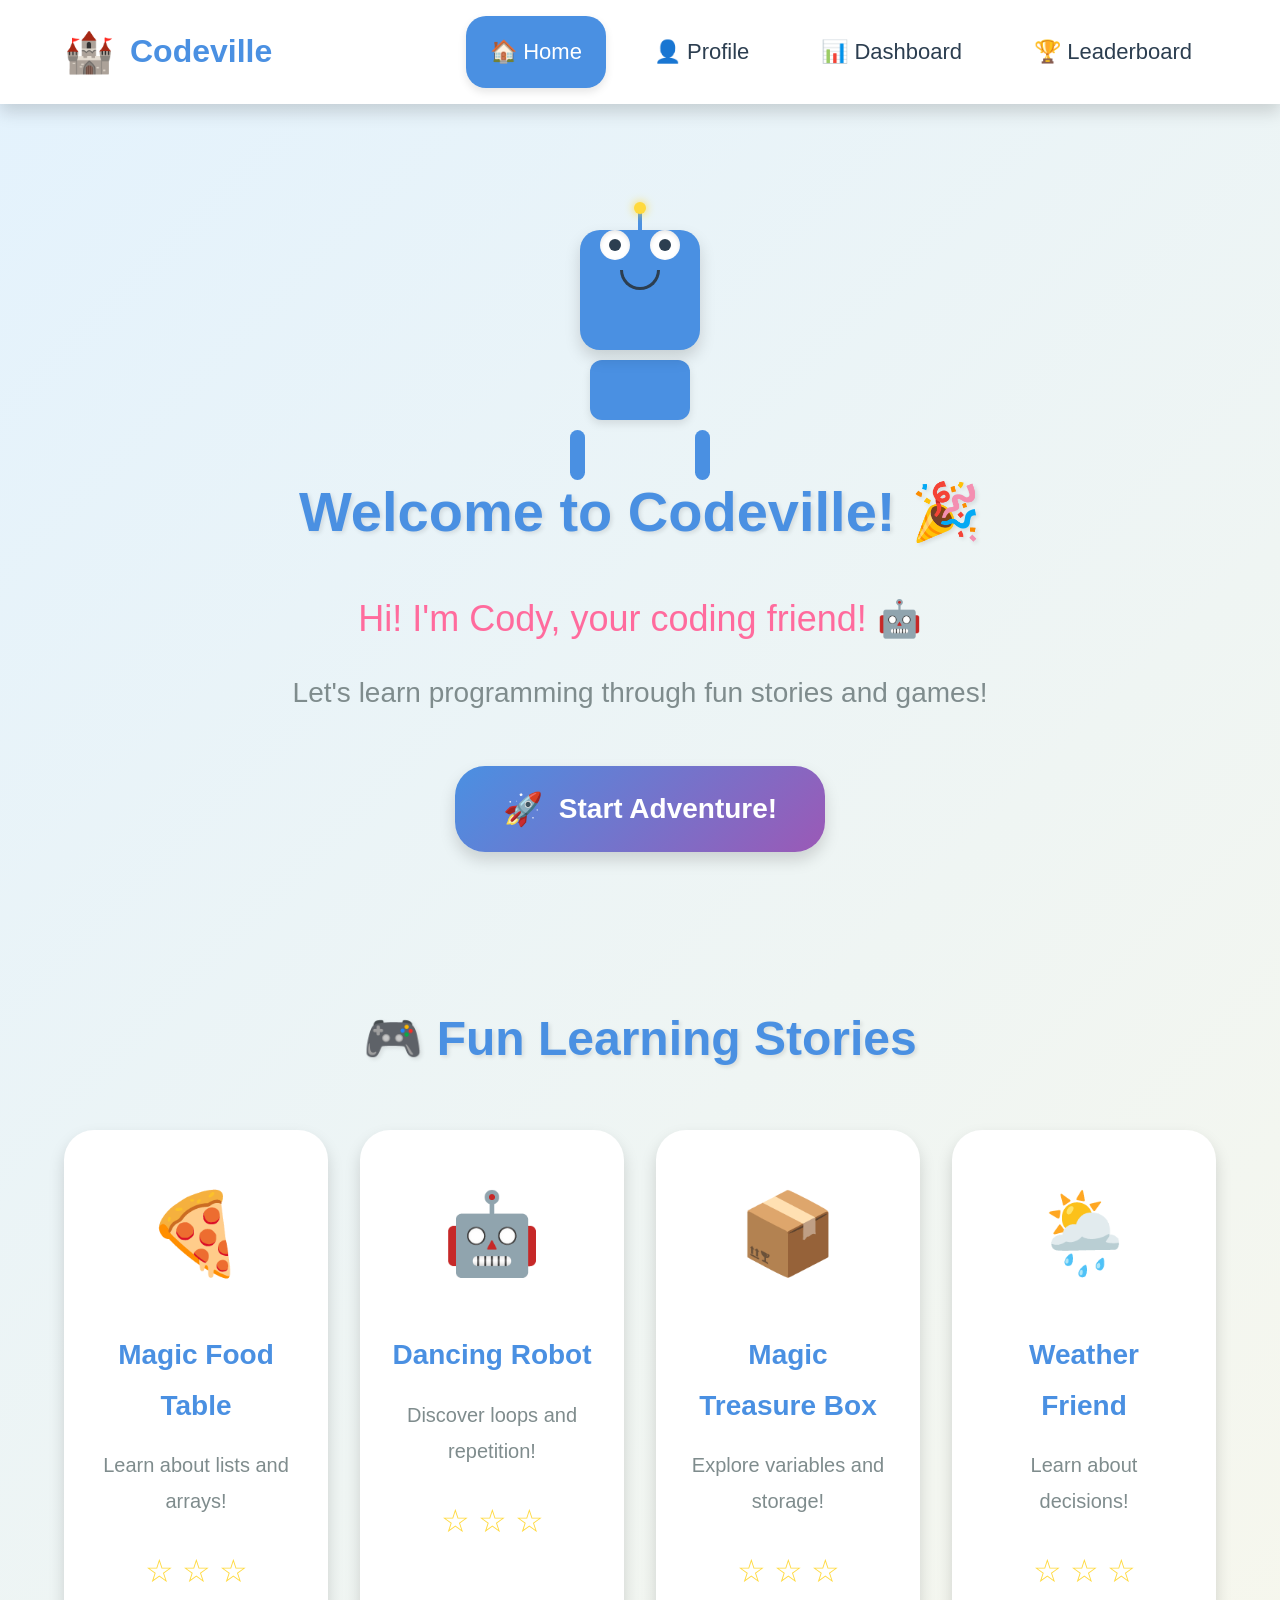
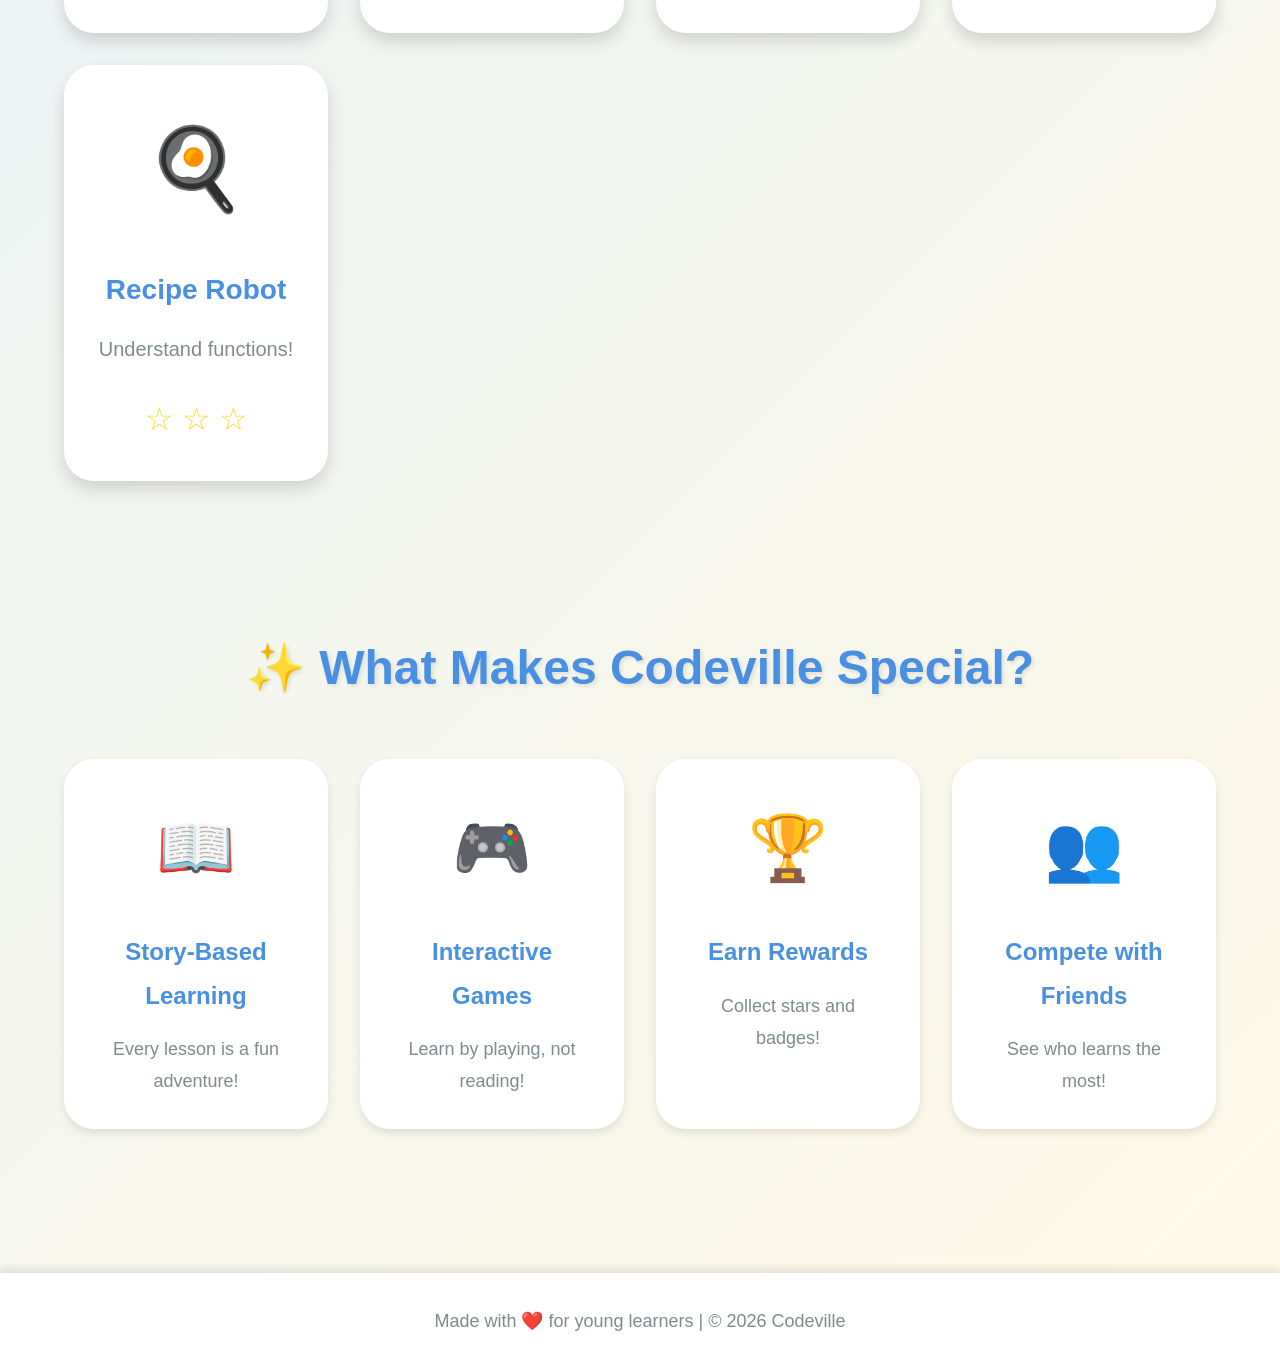
==== index.html @ 7d6a3aeb "Initial commit: Codeville - Kid's Coding Kingdom project" ====
<!DOCTYPE html>
<html lang="en">
<head>
    <meta charset="UTF-8">
    <meta name="viewport" content="width=device-width, initial-scale=1.0">
    <title>🏰 Codeville - Kid's Coding Kingdom</title>
    <link rel="stylesheet" href="css/main.css">
    <link rel="stylesheet" href="css/animations.css">
    <link rel="stylesheet" href="css/kid-friendly.css">
</head>
<body>
    <!-- Navigation Bar -->
    <nav class="main-nav">
        <div class="nav-container">
            <div class="nav-logo">
                <span class="logo-icon">🏰</span>
                <span class="logo-text">Codeville</span>
            </div>
            <ul class="nav-menu" id="navMenu">
                <li><a href="index.html" class="nav-link active">🏠 Home</a></li>
                <li><a href="profile.html" class="nav-link">👤 Profile</a></li>
                <li><a href="dashboard.html" class="nav-link">📊 Dashboard</a></li>
                <li><a href="leaderboard.html" class="nav-link">🏆 Leaderboard</a></li>
            </ul>
            <button class="mobile-menu-toggle" id="mobileMenuToggle">
                <span></span>
                <span></span>
                <span></span>
            </button>
        </div>
    </nav>

    <!-- Main Content -->
    <main class="home-container">
        <!-- Welcome Section -->
        <section class="welcome-section">
            <div class="cody-character">
                <div class="cody-body">
                    <div class="cody-head">
                        <div class="cody-antenna"></div>
                        <div class="cody-eyes">
                            <div class="eye left-eye">
                                <div class="pupil"></div>
                            </div>
                            <div class="eye right-eye">
                                <div class="pupil"></div>
                            </div>
                        </div>
                        <div class="cody-mouth"></div>
                    </div>
                    <div class="cody-torso"></div>
                    <div class="cody-arms">
                        <div class="arm left-arm"></div>
                        <div class="arm right-arm"></div>
                    </div>
                </div>
            </div>

            <div class="welcome-text">
                <h1 class="welcome-title bounce-in">Welcome to Codeville! 🎉</h1>
                <p class="welcome-subtitle fade-in">Hi! I'm Cody, your coding friend! 🤖</p>
                <p class="welcome-description fade-in-delay">Let's learn programming through fun stories and games!</p>
            </div>

            <div class="action-buttons">
                <button class="big-button primary-button" id="startButton">
                    <span class="button-icon">🚀</span>
                    <span class="button-text">Start Adventure!</span>
                </button>
                <button class="big-button secondary-button" id="continueButton" style="display: none;">
                    <span class="button-icon">▶️</span>
                    <span class="button-text">Continue Learning</span>
                </button>
            </div>
        </section>

        <!-- Stories Preview Section -->
        <section class="stories-preview">
            <h2 class="section-title">🎮 Fun Learning Stories</h2>
            <div class="stories-grid">
                <div class="story-card" data-story="1">
                    <div class="story-icon">🍕</div>
                    <h3 class="story-title">Magic Food Table</h3>
                    <p class="story-description">Learn about lists and arrays!</p>
                    <div class="story-stars">
                        <span class="star">☆</span>
                        <span class="star">☆</span>
                        <span class="star">☆</span>
                    </div>
                </div>

                <div class="story-card" data-story="2">
                    <div class="story-icon">🤖</div>
                    <h3 class="story-title">Dancing Robot</h3>
                    <p class="story-description">Discover loops and repetition!</p>
                    <div class="story-stars">
                        <span class="star">☆</span>
                        <span class="star">☆</span>
                        <span class="star">☆</span>
                    </div>
                </div>

                <div class="story-card" data-story="3">
                    <div class="story-icon">📦</div>
                    <h3 class="story-title">Magic Treasure Box</h3>
                    <p class="story-description">Explore variables and storage!</p>
                    <div class="story-stars">
                        <span class="star">☆</span>
                        <span class="star">☆</span>
                        <span class="star">☆</span>
                    </div>
                </div>

                <div class="story-card" data-story="4">
                    <div class="story-icon">🌦️</div>
                    <h3 class="story-title">Weather Friend</h3>
                    <p class="story-description">Learn about decisions!</p>
                    <div class="story-stars">
                        <span class="star">☆</span>
                        <span class="star">☆</span>
                        <span class="star">☆</span>
                    </div>
                </div>

                <div class="story-card" data-story="5">
                    <div class="story-icon">🍳</div>
                    <h3 class="story-title">Recipe Robot</h3>
                    <p class="story-description">Understand functions!</p>
                    <div class="story-stars">
                        <span class="star">☆</span>
                        <span class="star">☆</span>
                        <span class="star">☆</span>
                    </div>
                </div>
            </div>
        </section>

        <!-- Features Section -->
        <section class="features-section">
            <h2 class="section-title">✨ What Makes Codeville Special?</h2>
            <div class="features-grid">
                <div class="feature-card">
                    <div class="feature-icon">📖</div>
                    <h3 class="feature-title">Story-Based Learning</h3>
                    <p class="feature-description">Every lesson is a fun adventure!</p>
                </div>

                <div class="feature-card">
                    <div class="feature-icon">🎮</div>
                    <h3 class="feature-title">Interactive Games</h3>
                    <p class="feature-description">Learn by playing, not reading!</p>
                </div>

                <div class="feature-card">
                    <div class="feature-icon">🏆</div>
                    <h3 class="feature-title">Earn Rewards</h3>
                    <p class="feature-description">Collect stars and badges!</p>
                </div>

                <div class="feature-card">
                    <div class="feature-icon">👥</div>
                    <h3 class="feature-title">Compete with Friends</h3>
                    <p class="feature-description">See who learns the most!</p>
                </div>
            </div>
        </section>
    </main>

    <!-- Footer -->
    <footer class="main-footer">
        <p>Made with ❤️ for young learners | © 2026 Codeville</p>
    </footer>

    <!-- Profile Creation Modal -->
    <div class="modal" id="profileModal">
        <div class="modal-content">
            <h2 class="modal-title">👋 Let's Create Your Profile!</h2>
            
            <div class="profile-form">
                <div class="form-group">
                    <label class="form-label">What's your name?</label>
                    <input type="text" id="kidName" class="form-input" placeholder="Enter your name" maxlength="20">
                </div>

                <div class="form-group">
                    <label class="form-label">Pick your avatar!</label>
                    <div class="avatar-grid">
                        <button class="avatar-option" data-avatar="🐱">🐱</button>
                        <button class="avatar-option" data-avatar="🐶">🐶</button>
                        <button class="avatar-option" data-avatar="🐼">🐼</button>
                        <button class="avatar-option" data-avatar="🦁">🦁</button>
                        <button class="avatar-option" data-avatar="🐸">🐸</button>
                        <button class="avatar-option" data-avatar="🦄">🦄</button>
                        <button class="avatar-option" data-avatar="🤖">🤖</button>
                        <button class="avatar-option" data-avatar="🐙">🐙</button>
                    </div>
                </div>

                <div class="form-group">
                    <label class="form-label">Choose your favorite color!</label>
                    <div class="color-grid">
                        <button class="color-option" data-color="red" style="background: #FF6B6B;"></button>
                        <button class="color-option" data-color="orange" style="background: #FFA500;"></button>
                        <button class="color-option" data-color="yellow" style="background: #FFD93D;"></button>
                        <button class="color-option" data-color="green" style="background: #2ECC71;"></button>
                        <button class="color-option" data-color="blue" style="background: #4A90E2;"></button>
                        <button class="color-option" data-color="purple" style="background: #9B59B6;"></button>
                        <button class="color-option" data-color="pink" style="background: #FF6B9D;"></button>
                        <button class="color-option" data-color="brown" style="background: #8B4513;"></button>
                    </div>
                </div>

                <button class="big-button primary-button" id="createProfileButton" disabled>
                    <span class="button-icon">✨</span>
                    <span class="button-text">Start My Adventure!</span>
                </button>
            </div>
        </div>
    </div>

    <!-- Scripts -->
    <script src="js/main.js"></script>
    <script src="js/profile.js"></script>
</body>
</html>
---- css/main.css ----
/* ===================================
   CODEVILLE - MAIN STYLES
   Kid-Friendly Design for Ages 5-7
   =================================== */

/* ===== CSS VARIABLES ===== */
:root {
    /* Main Colors - Super Bright! */
    --cody-blue: #4A90E2;
    --happy-yellow: #FFD93D;
    --fun-pink: #FF6B9D;
    --success-green: #2ECC71;
    --playful-purple: #9B59B6;
    --bright-orange: #FFA500;
    
    /* Backgrounds */
    --sky-blue: #E3F2FD;
    --sunshine: #FFF9E6;
    --grass-green: #E8F5E9;
    --white: #FFFFFF;
    
    /* Text Colors */
    --text-dark: #2C3E50;
    --text-light: #7F8C8D;
    
    /* Shadows */
    --shadow-small: 0 4px 8px rgba(0,0,0,0.1);
    --shadow-medium: 0 8px 16px rgba(0,0,0,0.15);
    --shadow-large: 0 12px 24px rgba(0,0,0,0.2);
    
    /* Spacing */
    --spacing-xs: 8px;
    --spacing-sm: 16px;
    --spacing-md: 24px;
    --spacing-lg: 32px;
    --spacing-xl: 48px;
    
    /* Border Radius */
    --radius-sm: 12px;
    --radius-md: 20px;
    --radius-lg: 30px;
    --radius-full: 50%;
}

/* ===== RESET & BASE STYLES ===== */
* {
    margin: 0;
    padding: 0;
    box-sizing: border-box;
}

body {
    font-family: 'Comic Sans MS', 'Arial Rounded MT Bold', 'Helvetica Rounded', sans-serif;
    font-size: 24px;
    line-height: 1.8;
    color: var(--text-dark);
    background: linear-gradient(135deg, var(--sky-blue) 0%, var(--sunshine) 100%);
    min-height: 100vh;
    overflow-x: hidden;
}

/* ===== NAVIGATION BAR ===== */
.main-nav {
    background: var(--white);
    box-shadow: var(--shadow-medium);
    position: sticky;
    top: 0;
    z-index: 1000;
    padding: var(--spacing-sm) 0;
}

.nav-container {
    max-width: 1200px;
    margin: 0 auto;
    padding: 0 var(--spacing-md);
    display: flex;
    justify-content: space-between;
    align-items: center;
}

.nav-logo {
    display: flex;
    align-items: center;
    gap: var(--spacing-sm);
    font-size: 32px;
    font-weight: bold;
    color: var(--cody-blue);
}

.logo-icon {
    font-size: 40px;
    animation: bounce 2s infinite;
}

.nav-menu {
    display: flex;
    list-style: none;
    gap: var(--spacing-md);
}

.nav-link {
    text-decoration: none;
    color: var(--text-dark);
    font-size: 22px;
    padding: var(--spacing-sm) var(--spacing-md);
    border-radius: var(--radius-md);
    transition: all 0.3s ease;
    display: flex;
    align-items: center;
    gap: var(--spacing-xs);
}

.nav-link:hover {
    background: var(--sky-blue);
    transform: translateY(-2px);
}

.nav-link.active {
    background: var(--cody-blue);
    color: var(--white);
    box-shadow: var(--shadow-small);
}

.mobile-menu-toggle {
    display: none;
    flex-direction: column;
    gap: 6px;
    background: none;
    border: none;
    cursor: pointer;
    padding: var(--spacing-xs);
}

.mobile-menu-toggle span {
    width: 30px;
    height: 4px;
    background: var(--cody-blue);
    border-radius: 2px;
    transition: all 0.3s ease;
}

/* ===== MAIN CONTAINER ===== */
.home-container {
    max-width: 1200px;
    margin: 0 auto;
    padding: var(--spacing-xl) var(--spacing-md);
}

/* ===== WELCOME SECTION ===== */
.welcome-section {
    text-align: center;
    padding: var(--spacing-xl) 0;
}

.cody-character {
    margin: 0 auto var(--spacing-lg);
    width: 200px;
    height: 200px;
}

.cody-body {
    position: relative;
    width: 100%;
    height: 100%;
}

.cody-head {
    position: relative;
    width: 120px;
    height: 120px;
    background: var(--cody-blue);
    border-radius: var(--radius-md);
    margin: 0 auto;
    box-shadow: var(--shadow-medium);
    animation: float 3s ease-in-out infinite;
}

.cody-antenna {
    position: absolute;
    top: -20px;
    left: 50%;
    transform: translateX(-50%);
    width: 4px;
    height: 20px;
    background: var(--cody-blue);
}

.cody-antenna::after {
    content: '';
    position: absolute;
    top: -8px;
    left: 50%;
    transform: translateX(-50%);
    width: 12px;
    height: 12px;
    background: var(--happy-yellow);
    border-radius: 50%;
    box-shadow: 0 0 10px var(--happy-yellow);
    animation: blink 2s infinite;
}

.cody-eyes {
    display: flex;
    justify-content: center;
    gap: 20px;
    margin-top: 30px;
}

.eye {
    width: 30px;
    height: 30px;
    background: var(--white);
    border-radius: 50%;
    position: relative;
    box-shadow: inset 0 2px 4px rgba(0,0,0,0.1);
}

.pupil {
    width: 12px;
    height: 12px;
    background: var(--text-dark);
    border-radius: 50%;
    position: absolute;
    top: 50%;
    left: 50%;
    transform: translate(-50%, -50%);
    animation: look-around 4s infinite;
}

.cody-mouth {
    width: 40px;
    height: 20px;
    border: 3px solid var(--text-dark);
    border-top: none;
    border-radius: 0 0 20px 20px;
    margin: 10px auto 0;
}

.cody-torso {
    width: 100px;
    height: 60px;
    background: var(--cody-blue);
    border-radius: var(--radius-sm);
    margin: 10px auto;
    box-shadow: var(--shadow-small);
}

.cody-arms {
    display: flex;
    justify-content: space-between;
    width: 140px;
    margin: 0 auto;
}

.arm {
    width: 15px;
    height: 50px;
    background: var(--cody-blue);
    border-radius: var(--radius-sm);
}

.left-arm {
    animation: wave-left 2s infinite;
}

.right-arm {
    animation: wave-right 2s infinite;
}

.welcome-title {
    font-size: 56px;
    color: var(--cody-blue);
    margin-bottom: var(--spacing-md);
    text-shadow: 2px 2px 4px rgba(0,0,0,0.1);
}

.welcome-subtitle {
    font-size: 36px;
    color: var(--fun-pink);
    margin-bottom: var(--spacing-sm);
}

.welcome-description {
    font-size: 28px;
    color: var(--text-light);
    margin-bottom: var(--spacing-xl);
}

/* ===== BUTTONS ===== */
.action-buttons {
    display: flex;
    gap: var(--spacing-md);
    justify-content: center;
    flex-wrap: wrap;
}

.big-button {
    display: flex;
    align-items: center;
    gap: var(--spacing-sm);
    padding: var(--spacing-md) var(--spacing-xl);
    font-size: 28px;
    font-weight: bold;
    border: none;
    border-radius: var(--radius-lg);
    cursor: pointer;
    transition: all 0.3s ease;
    box-shadow: var(--shadow-medium);
    font-family: inherit;
    min-height: 80px;
}

.big-button:hover {
    transform: translateY(-4px) scale(1.05);
    box-shadow: var(--shadow-large);
}

.big-button:active {
    transform: translateY(-2px) scale(0.98);
}

.primary-button {
    background: linear-gradient(135deg, var(--cody-blue), var(--playful-purple));
    color: var(--white);
}

.secondary-button {
    background: linear-gradient(135deg, var(--success-green), var(--bright-orange));
    color: var(--white);
}

.button-icon {
    font-size: 32px;
}

.big-button:disabled {
    opacity: 0.5;
    cursor: not-allowed;
    transform: none;
}

/* ===== STORIES PREVIEW ===== */
.stories-preview {
    margin-top: var(--spacing-xl);
    padding: var(--spacing-xl) 0;
}

.section-title {
    font-size: 48px;
    text-align: center;
    color: var(--cody-blue);
    margin-bottom: var(--spacing-xl);
    text-shadow: 2px 2px 4px rgba(0,0,0,0.1);
}

.stories-grid {
    display: grid;
    grid-template-columns: repeat(auto-fit, minmax(250px, 1fr));
    gap: var(--spacing-lg);
    margin-top: var(--spacing-lg);
}

.story-card {
    background: var(--white);
    border-radius: var(--radius-lg);
    padding: var(--spacing-lg);
    text-align: center;
    box-shadow: var(--shadow-medium);
    transition: all 0.3s ease;
    cursor: pointer;
}

.story-card:hover {
    transform: translateY(-8px) scale(1.05);
    box-shadow: var(--shadow-large);
}

.story-icon {
    font-size: 80px;
    margin-bottom: var(--spacing-md);
    animation: bounce 2s infinite;
}

.story-title {
    font-size: 28px;
    color: var(--cody-blue);
    margin-bottom: var(--spacing-sm);
}

.story-description {
    font-size: 20px;
    color: var(--text-light);
    margin-bottom: var(--spacing-md);
}

.story-stars {
    display: flex;
    justify-content: center;
    gap: var(--spacing-xs);
    font-size: 32px;
}

.star {
    color: var(--happy-yellow);
    transition: all 0.3s ease;
}

.star.filled {
    color: var(--happy-yellow);
    text-shadow: 0 0 10px var(--happy-yellow);
}

/* ===== FEATURES SECTION ===== */
.features-section {
    margin-top: var(--spacing-xl);
    padding: var(--spacing-xl) 0;
}

.features-grid {
    display: grid;
    grid-template-columns: repeat(auto-fit, minmax(250px, 1fr));
    gap: var(--spacing-lg);
    margin-top: var(--spacing-lg);
}

.feature-card {
    background: var(--white);
    border-radius: var(--radius-lg);
    padding: var(--spacing-lg);
    text-align: center;
    box-shadow: var(--shadow-small);
    transition: all 0.3s ease;
}

.feature-card:hover {
    transform: translateY(-4px);
    box-shadow: var(--shadow-medium);
}

.feature-icon {
    font-size: 64px;
    margin-bottom: var(--spacing-md);
}

.feature-title {
    font-size: 24px;
    color: var(--cody-blue);
    margin-bottom: var(--spacing-sm);
}

.feature-description {
    font-size: 18px;
    color: var(--text-light);
}

/* ===== FOOTER ===== */
.main-footer {
    background: var(--white);
    padding: var(--spacing-lg);
    text-align: center;
    margin-top: var(--spacing-xl);
    box-shadow: 0 -4px 8px rgba(0,0,0,0.1);
}

.main-footer p {
    font-size: 18px;
    color: var(--text-light);
}

/* ===== MODAL ===== */
.modal {
    display: none;
    position: fixed;
    top: 0;
    left: 0;
    width: 100%;
    height: 100%;
    background: rgba(0,0,0,0.7);
    z-index: 2000;
    justify-content: center;
    align-items: center;
    animation: fadeIn 0.3s ease;
}

.modal.active {
    display: flex;
}

.modal-content {
    background: var(--white);
    border-radius: var(--radius-lg);
    padding: var(--spacing-xl);
    max-width: 600px;
    width: 90%;
    max-height: 90vh;
    overflow-y: auto;
    box-shadow: var(--shadow-large);
    animation: slideUp 0.3s ease;
}

.modal-title {
    font-size: 40px;
    color: var(--cody-blue);
    text-align: center;
    margin-bottom: var(--spacing-lg);
}

/* ===== PROFILE FORM ===== */
.profile-form {
    display: flex;
    flex-direction: column;
    gap: var(--spacing-lg);
}

.form-group {
    display: flex;
    flex-direction: column;
    gap: var(--spacing-sm);
}

.form-label {
    font-size: 24px;
    color: var(--text-dark);
    font-weight: bold;
}

.form-input {
    padding: var(--spacing-md);
    font-size: 24px;
    border: 3px solid var(--sky-blue);
    border-radius: var(--radius-md);
    font-family: inherit;
    transition: all 0.3s ease;
}

.form-input:focus {
    outline: none;
    border-color: var(--cody-blue);
    box-shadow: 0 0 0 4px rgba(74, 144, 226, 0.2);
}

.avatar-grid {
    display: grid;
    grid-template-columns: repeat(4, 1fr);
    gap: var(--spacing-sm);
}

.avatar-option {
    font-size: 48px;
    padding: var(--spacing-md);
    border: 3px solid var(--sky-blue);
    border-radius: var(--radius-md);
    background: var(--white);
    cursor: pointer;
    transition: all 0.3s ease;
}

.avatar-option:hover {
    transform: scale(1.1);
    border-color: var(--cody-blue);
}

.avatar-option.selected {
    border-color: var(--cody-blue);
    background: var(--sky-blue);
    box-shadow: 0 0 0 4px rgba(74, 144, 226, 0.2);
}

.color-grid {
    display: grid;
    grid-template-columns: repeat(4, 1fr);
    gap: var(--spacing-sm);
}

.color-option {
    width: 100%;
    height: 60px;
    border: 3px solid var(--white);
    border-radius: var(--radius-md);
    cursor: pointer;
    transition: all 0.3s ease;
    box-shadow: var(--shadow-small);
}

.color-option:hover {
    transform: scale(1.1);
    box-shadow: var(--shadow-medium);
}

.color-option.selected {
    border-color: var(--text-dark);
    box-shadow: 0 0 0 4px rgba(0,0,0,0.2);
}

/* ===== RESPONSIVE DESIGN ===== */
@media (max-width: 768px) {
    body {
        font-size: 20px;
    }
    
    .nav-menu {
        display: none;
        position: absolute;
        top: 100%;
        left: 0;
        right: 0;
        background: var(--white);
        flex-direction: column;
        padding: var(--spacing-md);
        box-shadow: var(--shadow-medium);
    }
    
    .nav-menu.active {
        display: flex;
    }
    
    .mobile-menu-toggle {
        display: flex;
    }
    
    .welcome-title {
        font-size: 40px;
    }
    
    .welcome-subtitle {
        font-size: 28px;
    }
    
    .welcome-description {
        font-size: 22px;
    }
    
    .section-title {
        font-size: 36px;
    }
    
    .stories-grid,
    .features-grid {
        grid-template-columns: 1fr;
    }
    
    .big-button {
        width: 100%;
        justify-content: center;
    }
    
    .avatar-grid,
    .color-grid {
        grid-template-columns: repeat(4, 1fr);
    }
}

@media (max-width: 480px) {
    .cody-character {
        width: 150px;
        height: 150px;
    }
    
    .cody-head {
        width: 90px;
        height: 90px;
    }
    
    .welcome-title {
        font-size: 32px;
    }
    
    .modal-content {
        padding: var(--spacing-md);
    }
}

/* Made with Bob */
---- css/animations.css ----
/* ===================================
   CODEVILLE - ANIMATIONS
   Fun Animations for Kids
   =================================== */

/* ===== KEYFRAME ANIMATIONS ===== */

/* Bounce Animation */
@keyframes bounce {
    0%, 100% {
        transform: translateY(0);
    }
    50% {
        transform: translateY(-20px);
    }
}

/* Float Animation */
@keyframes float {
    0%, 100% {
        transform: translateY(0);
    }
    50% {
        transform: translateY(-10px);
    }
}

/* Spin Animation */
@keyframes spin {
    from {
        transform: rotate(0deg);
    }
    to {
        transform: rotate(360deg);
    }
}

/* Pulse Animation */
@keyframes pulse {
    0%, 100% {
        transform: scale(1);
    }
    50% {
        transform: scale(1.1);
    }
}

/* Wiggle Animation */
@keyframes wiggle {
    0%, 100% {
        transform: rotate(0deg);
    }
    25% {
        transform: rotate(-5deg);
    }
    75% {
        transform: rotate(5deg);
    }
}

/* Shake Animation */
@keyframes shake {
    0%, 100% {
        transform: translateX(0);
    }
    25% {
        transform: translateX(-10px);
    }
    75% {
        transform: translateX(10px);
    }
}

/* Blink Animation */
@keyframes blink {
    0%, 90%, 100% {
        opacity: 1;
    }
    95% {
        opacity: 0;
    }
}

/* Fade In Animation */
@keyframes fadeIn {
    from {
        opacity: 0;
    }
    to {
        opacity: 1;
    }
}

/* Fade Out Animation */
@keyframes fadeOut {
    from {
        opacity: 1;
    }
    to {
        opacity: 0;
    }
}

/* Slide Up Animation */
@keyframes slideUp {
    from {
        transform: translateY(50px);
        opacity: 0;
    }
    to {
        transform: translateY(0);
        opacity: 1;
    }
}

/* Slide Down Animation */
@keyframes slideDown {
    from {
        transform: translateY(-50px);
        opacity: 0;
    }
    to {
        transform: translateY(0);
        opacity: 1;
    }
}

/* Slide Left Animation */
@keyframes slideLeft {
    from {
        transform: translateX(50px);
        opacity: 0;
    }
    to {
        transform: translateX(0);
        opacity: 1;
    }
}

/* Slide Right Animation */
@keyframes slideRight {
    from {
        transform: translateX(-50px);
        opacity: 0;
    }
    to {
        transform: translateX(0);
        opacity: 1;
    }
}

/* Zoom In Animation */
@keyframes zoomIn {
    from {
        transform: scale(0);
        opacity: 0;
    }
    to {
        transform: scale(1);
        opacity: 1;
    }
}

/* Zoom Out Animation */
@keyframes zoomOut {
    from {
        transform: scale(1);
        opacity: 1;
    }
    to {
        transform: scale(0);
        opacity: 0;
    }
}

/* Celebrate Animation */
@keyframes celebrate {
    0% {
        transform: scale(1) rotate(0deg);
    }
    25% {
        transform: scale(1.2) rotate(-10deg);
    }
    50% {
        transform: scale(1.3) rotate(10deg);
    }
    75% {
        transform: scale(1.2) rotate(-10deg);
    }
    100% {
        transform: scale(1) rotate(0deg);
    }
}

/* Rainbow Animation */
@keyframes rainbow {
    0% {
        filter: hue-rotate(0deg);
    }
    100% {
        filter: hue-rotate(360deg);
    }
}

/* Glow Animation */
@keyframes glow {
    0%, 100% {
        box-shadow: 0 0 5px rgba(255, 215, 0, 0.5);
    }
    50% {
        box-shadow: 0 0 20px rgba(255, 215, 0, 1);
    }
}

/* Wave Left Arm */
@keyframes wave-left {
    0%, 100% {
        transform: rotate(0deg);
        transform-origin: top right;
    }
    50% {
        transform: rotate(-30deg);
        transform-origin: top right;
    }
}

/* Wave Right Arm */
@keyframes wave-right {
    0%, 100% {
        transform: rotate(0deg);
        transform-origin: top left;
    }
    50% {
        transform: rotate(30deg);
        transform-origin: top left;
    }
}

/* Look Around Animation */
@keyframes look-around {
    0%, 100% {
        transform: translate(-50%, -50%);
    }
    25% {
        transform: translate(-70%, -50%);
    }
    75% {
        transform: translate(-30%, -50%);
    }
}

/* Confetti Fall */
@keyframes confetti-fall {
    0% {
        transform: translateY(-100vh) rotate(0deg);
        opacity: 1;
    }
    100% {
        transform: translateY(100vh) rotate(720deg);
        opacity: 0;
    }
}

/* Star Sparkle */
@keyframes sparkle {
    0%, 100% {
        transform: scale(1) rotate(0deg);
        opacity: 1;
    }
    50% {
        transform: scale(1.5) rotate(180deg);
        opacity: 0.5;
    }
}

/* Bounce In */
@keyframes bounceIn {
    0% {
        transform: scale(0.3);
        opacity: 0;
    }
    50% {
        transform: scale(1.05);
    }
    70% {
        transform: scale(0.9);
    }
    100% {
        transform: scale(1);
        opacity: 1;
    }
}

/* Bounce Out */
@keyframes bounceOut {
    0% {
        transform: scale(1);
        opacity: 1;
    }
    25% {
        transform: scale(0.95);
    }
    50% {
        transform: scale(1.1);
    }
    100% {
        transform: scale(0);
        opacity: 0;
    }
}

/* Flip Animation */
@keyframes flip {
    0% {
        transform: perspective(400px) rotateY(0);
    }
    100% {
        transform: perspective(400px) rotateY(360deg);
    }
}

/* Tada Animation */
@keyframes tada {
    0% {
        transform: scale(1) rotate(0deg);
    }
    10%, 20% {
        transform: scale(0.9) rotate(-3deg);
    }
    30%, 50%, 70%, 90% {
        transform: scale(1.1) rotate(3deg);
    }
    40%, 60%, 80% {
        transform: scale(1.1) rotate(-3deg);
    }
    100% {
        transform: scale(1) rotate(0deg);
    }
}

/* Jello Animation */
@keyframes jello {
    0%, 100% {
        transform: skewX(0deg) skewY(0deg);
    }
    30% {
        transform: skewX(25deg) skewY(25deg);
    }
    40% {
        transform: skewX(-15deg) skewY(-15deg);
    }
    50% {
        transform: skewX(15deg) skewY(15deg);
    }
    65% {
        transform: skewX(-5deg) skewY(-5deg);
    }
    75% {
        transform: skewX(5deg) skewY(5deg);
    }
}

/* Heartbeat Animation */
@keyframes heartbeat {
    0%, 100% {
        transform: scale(1);
    }
    14% {
        transform: scale(1.3);
    }
    28% {
        transform: scale(1);
    }
    42% {
        transform: scale(1.3);
    }
    70% {
        transform: scale(1);
    }
}

/* ===== UTILITY ANIMATION CLASSES ===== */

.bounce-in {
    animation: bounceIn 0.8s ease-out;
}

.fade-in {
    animation: fadeIn 0.6s ease-in;
}

.fade-in-delay {
    animation: fadeIn 0.6s ease-in 0.3s both;
}

.slide-up {
    animation: slideUp 0.6s ease-out;
}

.slide-down {
    animation: slideDown 0.6s ease-out;
}

.slide-left {
    animation: slideLeft 0.6s ease-out;
}

.slide-right {
    animation: slideRight 0.6s ease-out;
}

.zoom-in {
    animation: zoomIn 0.5s ease-out;
}

.celebrate-animation {
    animation: celebrate 0.8s ease-in-out;
}

.pulse-animation {
    animation: pulse 1.5s ease-in-out infinite;
}

.wiggle-animation {
    animation: wiggle 0.5s ease-in-out;
}

.shake-animation {
    animation: shake 0.5s ease-in-out;
}

.spin-animation {
    animation: spin 1s linear infinite;
}

.glow-animation {
    animation: glow 2s ease-in-out infinite;
}

.rainbow-animation {
    animation: rainbow 3s linear infinite;
}

.tada-animation {
    animation: tada 1s ease-in-out;
}

.jello-animation {
    animation: jello 0.9s ease-in-out;
}

.heartbeat-animation {
    animation: heartbeat 1.3s ease-in-out infinite;
}

.flip-animation {
    animation: flip 1s ease-in-out;
}

/* ===== HOVER ANIMATIONS ===== */

.hover-bounce:hover {
    animation: bounce 0.6s ease-in-out;
}

.hover-pulse:hover {
    animation: pulse 0.6s ease-in-out;
}

.hover-wiggle:hover {
    animation: wiggle 0.5s ease-in-out;
}

.hover-tada:hover {
    animation: tada 1s ease-in-out;
}

.hover-grow:hover {
    transform: scale(1.1);
    transition: transform 0.3s ease;
}

.hover-shrink:hover {
    transform: scale(0.9);
    transition: transform 0.3s ease;
}

.hover-rotate:hover {
    transform: rotate(5deg);
    transition: transform 0.3s ease;
}

.hover-float:hover {
    transform: translateY(-10px);
    transition: transform 0.3s ease;
}

/* ===== LOADING ANIMATIONS ===== */

.loading-spinner {
    width: 50px;
    height: 50px;
    border: 5px solid rgba(74, 144, 226, 0.3);
    border-top-color: #4A90E2;
    border-radius: 50%;
    animation: spin 1s linear infinite;
}

.loading-dots {
    display: flex;
    gap: 10px;
}

.loading-dot {
    width: 15px;
    height: 15px;
    background: #4A90E2;
    border-radius: 50%;
    animation: bounce 1.4s ease-in-out infinite;
}

.loading-dot:nth-child(2) {
    animation-delay: 0.2s;
}

.loading-dot:nth-child(3) {
    animation-delay: 0.4s;
}

/* ===== CONFETTI EFFECT ===== */

.confetti {
    position: fixed;
    width: 10px;
    height: 10px;
    background: #FFD93D;
    animation: confetti-fall 3s linear;
    pointer-events: none;
}

.confetti:nth-child(2n) {
    background: #FF6B9D;
}

.confetti:nth-child(3n) {
    background: #4A90E2;
}

.confetti:nth-child(4n) {
    background: #2ECC71;
}

.confetti:nth-child(5n) {
    background: #9B59B6;
}

/* ===== STAR EFFECT ===== */

.star-effect {
    position: absolute;
    font-size: 24px;
    animation: sparkle 1s ease-out forwards;
    pointer-events: none;
}

/* ===== PAGE TRANSITION ===== */

.page-transition {
    position: fixed;
    top: 0;
    left: 0;
    width: 100%;
    height: 100%;
    background: linear-gradient(135deg, #4A90E2, #9B59B6);
    z-index: 9999;
    display: flex;
    justify-content: center;
    align-items: center;
    animation: fadeOut 0.5s ease-out 0.5s forwards;
}

.page-transition-content {
    color: white;
    font-size: 48px;
    animation: pulse 1s ease-in-out infinite;
}

/* ===== SMOOTH TRANSITIONS ===== */

.smooth-transition {
    transition: all 0.3s ease;
}

.smooth-transition-slow {
    transition: all 0.6s ease;
}

.smooth-transition-fast {
    transition: all 0.15s ease;
}

/* ===== ENTRANCE ANIMATIONS ===== */

.entrance-1 {
    animation: slideUp 0.6s ease-out;
}

.entrance-2 {
    animation: slideUp 0.6s ease-out 0.1s both;
}

.entrance-3 {
    animation: slideUp 0.6s ease-out 0.2s both;
}

.entrance-4 {
    animation: slideUp 0.6s ease-out 0.3s both;
}

.entrance-5 {
    animation: slideUp 0.6s ease-out 0.4s both;
}

/* ===== SUCCESS ANIMATIONS ===== */

.success-animation {
    animation: celebrate 0.8s ease-in-out, glow 2s ease-in-out infinite;
}

.success-checkmark {
    animation: zoomIn 0.5s ease-out, pulse 1s ease-in-out 0.5s;
}

/* ===== ERROR ANIMATIONS ===== */

.error-animation {
    animation: shake 0.5s ease-in-out;
}

.error-icon {
    animation: wiggle 0.5s ease-in-out;
}

/* ===== ATTENTION GRABBERS ===== */

.attention-pulse {
    animation: pulse 2s ease-in-out infinite;
}

.attention-bounce {
    animation: bounce 2s ease-in-out infinite;
}

.attention-glow {
    animation: glow 2s ease-in-out infinite;
}

.attention-wiggle {
    animation: wiggle 1s ease-in-out infinite;
}

/* ===== DISABLE ANIMATIONS (Accessibility) ===== */

@media (prefers-reduced-motion: reduce) {
    *,
    *::before,
    *::after {
        animation-duration: 0.01ms !important;
        animation-iteration-count: 1 !important;
        transition-duration: 0.01ms !important;
    }
}

/* Made with Bob */
---- css/kid-friendly.css ----
/* ===================================
   CODEVILLE - KID-FRIENDLY STYLES
   Extra Large, Touch-Friendly Design
   =================================== */

/* ===== EXTRA LARGE TEXT ===== */

.extra-large-text {
    font-size: 48px !important;
    line-height: 1.6;
}

.large-text {
    font-size: 36px !important;
    line-height: 1.6;
}

.medium-text {
    font-size: 28px !important;
    line-height: 1.6;
}

/* ===== TOUCH-FRIENDLY BUTTONS ===== */

.touch-button {
    min-width: 120px;
    min-height: 80px;
    padding: 20px 30px;
    font-size: 28px;
    border-radius: 20px;
    cursor: pointer;
    touch-action: manipulation;
    -webkit-tap-highlight-color: transparent;
}

.mega-button {
    min-width: 200px;
    min-height: 100px;
    padding: 30px 50px;
    font-size: 36px;
    border-radius: 30px;
}

/* ===== COLORFUL BACKGROUNDS ===== */

.bg-happy-yellow {
    background: linear-gradient(135deg, #FFD93D, #FFA500);
}

.bg-fun-pink {
    background: linear-gradient(135deg, #FF6B9D, #FF1493);
}

.bg-cody-blue {
    background: linear-gradient(135deg, #4A90E2, #1E90FF);
}

.bg-success-green {
    background: linear-gradient(135deg, #2ECC71, #27AE60);
}

.bg-playful-purple {
    background: linear-gradient(135deg, #9B59B6, #8E44AD);
}

.bg-bright-orange {
    background: linear-gradient(135deg, #FFA500, #FF8C00);
}

.bg-sky-blue {
    background: #E3F2FD;
}

.bg-sunshine {
    background: #FFF9E6;
}

.bg-grass-green {
    background: #E8F5E9;
}

/* ===== EMOJI ICONS (Large) ===== */

.emoji-icon {
    font-size: 64px;
    display: inline-block;
    line-height: 1;
}

.emoji-icon-large {
    font-size: 96px;
    display: inline-block;
    line-height: 1;
}

.emoji-icon-mega {
    font-size: 128px;
    display: inline-block;
    line-height: 1;
}

/* ===== ROUNDED CORNERS (Kid-Friendly) ===== */

.rounded-small {
    border-radius: 12px;
}

.rounded-medium {
    border-radius: 20px;
}

.rounded-large {
    border-radius: 30px;
}

.rounded-full {
    border-radius: 50%;
}

/* ===== SHADOWS (Soft & Friendly) ===== */

.shadow-soft {
    box-shadow: 0 4px 12px rgba(0, 0, 0, 0.1);
}

.shadow-medium {
    box-shadow: 0 8px 20px rgba(0, 0, 0, 0.15);
}

.shadow-strong {
    box-shadow: 0 12px 30px rgba(0, 0, 0, 0.2);
}

.shadow-colorful {
    box-shadow: 0 8px 20px rgba(74, 144, 226, 0.3);
}

/* ===== SPACING UTILITIES ===== */

.spacing-xs {
    padding: 8px;
}

.spacing-sm {
    padding: 16px;
}

.spacing-md {
    padding: 24px;
}

.spacing-lg {
    padding: 32px;
}

.spacing-xl {
    padding: 48px;
}

.margin-xs {
    margin: 8px;
}

.margin-sm {
    margin: 16px;
}

.margin-md {
    margin: 24px;
}

.margin-lg {
    margin: 32px;
}

.margin-xl {
    margin: 48px;
}

/* ===== GAP UTILITIES ===== */

.gap-xs {
    gap: 8px;
}

.gap-sm {
    gap: 16px;
}

.gap-md {
    gap: 24px;
}

.gap-lg {
    gap: 32px;
}

.gap-xl {
    gap: 48px;
}

/* ===== INTERACTIVE ELEMENTS ===== */

.clickable {
    cursor: pointer;
    user-select: none;
    -webkit-tap-highlight-color: transparent;
}

.draggable {
    cursor: grab;
    user-select: none;
    touch-action: none;
}

.draggable:active {
    cursor: grabbing;
}

.no-select {
    user-select: none;
    -webkit-user-select: none;
    -moz-user-select: none;
    -ms-user-select: none;
}

/* ===== BADGES & LABELS ===== */

.badge {
    display: inline-flex;
    align-items: center;
    justify-content: center;
    padding: 8px 16px;
    border-radius: 20px;
    font-size: 20px;
    font-weight: bold;
    box-shadow: 0 4px 8px rgba(0, 0, 0, 0.1);
}

.badge-star {
    background: linear-gradient(135deg, #FFD93D, #FFA500);
    color: #fff;
}

.badge-trophy {
    background: linear-gradient(135deg, #FFD700, #FFA500);
    color: #fff;
}

.badge-fire {
    background: linear-gradient(135deg, #FF6B6B, #FF4500);
    color: #fff;
}

.badge-heart {
    background: linear-gradient(135deg, #FF6B9D, #FF1493);
    color: #fff;
}

/* ===== PROGRESS BARS ===== */

.progress-bar-container {
    width: 100%;
    height: 40px;
    background: #E0E0E0;
    border-radius: 20px;
    overflow: hidden;
    box-shadow: inset 0 2px 4px rgba(0, 0, 0, 0.1);
}

.progress-bar-fill {
    height: 100%;
    background: linear-gradient(90deg, #2ECC71, #27AE60);
    border-radius: 20px;
    transition: width 0.5s ease;
    display: flex;
    align-items: center;
    justify-content: center;
    color: white;
    font-weight: bold;
    font-size: 20px;
}

.progress-bar-animated {
    animation: pulse 2s ease-in-out infinite;
}

/* ===== CARDS ===== */

.kid-card {
    background: white;
    border-radius: 20px;
    padding: 24px;
    box-shadow: 0 8px 16px rgba(0, 0, 0, 0.1);
    transition: all 0.3s ease;
}

.kid-card:hover {
    transform: translateY(-8px);
    box-shadow: 0 12px 24px rgba(0, 0, 0, 0.15);
}

.kid-card-colorful {
    background: linear-gradient(135deg, #E3F2FD, #FFF9E6);
    border: 3px solid #4A90E2;
}

/* ===== STARS RATING ===== */

.stars-container {
    display: flex;
    gap: 8px;
    font-size: 36px;
}

.star-empty {
    color: #E0E0E0;
}

.star-filled {
    color: #FFD93D;
    text-shadow: 0 0 10px rgba(255, 217, 61, 0.5);
}

.star-half {
    background: linear-gradient(90deg, #FFD93D 50%, #E0E0E0 50%);
    -webkit-background-clip: text;
    -webkit-text-fill-color: transparent;
    background-clip: text;
}

/* ===== TOOLTIPS (Kid-Friendly) ===== */

.tooltip {
    position: relative;
    display: inline-block;
}

.tooltip-text {
    visibility: hidden;
    background: #2C3E50;
    color: white;
    text-align: center;
    padding: 12px 20px;
    border-radius: 12px;
    font-size: 20px;
    position: absolute;
    z-index: 1;
    bottom: 125%;
    left: 50%;
    transform: translateX(-50%);
    opacity: 0;
    transition: opacity 0.3s;
    white-space: nowrap;
}

.tooltip:hover .tooltip-text {
    visibility: visible;
    opacity: 1;
}

/* ===== SPEECH BUBBLES ===== */

.speech-bubble {
    position: relative;
    background: white;
    border-radius: 20px;
    padding: 20px 30px;
    font-size: 24px;
    box-shadow: 0 8px 16px rgba(0, 0, 0, 0.1);
    max-width: 400px;
}

.speech-bubble::after {
    content: '';
    position: absolute;
    bottom: -20px;
    left: 50px;
    width: 0;
    height: 0;
    border: 20px solid transparent;
    border-top-color: white;
    border-bottom: 0;
}

.speech-bubble-left::after {
    left: 30px;
}

.speech-bubble-right::after {
    left: auto;
    right: 30px;
}

/* ===== NOTIFICATION BADGES ===== */

.notification-badge {
    position: absolute;
    top: -8px;
    right: -8px;
    background: #FF6B6B;
    color: white;
    border-radius: 50%;
    width: 32px;
    height: 32px;
    display: flex;
    align-items: center;
    justify-content: center;
    font-size: 18px;
    font-weight: bold;
    box-shadow: 0 4px 8px rgba(0, 0, 0, 0.2);
    animation: pulse 2s ease-in-out infinite;
}

/* ===== LOADING STATES ===== */

.loading-message {
    text-align: center;
    font-size: 32px;
    color: #4A90E2;
    padding: 40px;
}

.loading-emoji {
    font-size: 64px;
    animation: spin 2s linear infinite;
}

/* ===== SUCCESS/ERROR MESSAGES ===== */

.message-box {
    padding: 24px 32px;
    border-radius: 20px;
    font-size: 24px;
    margin: 20px 0;
    display: flex;
    align-items: center;
    gap: 16px;
    box-shadow: 0 4px 12px rgba(0, 0, 0, 0.1);
}

.message-success {
    background: linear-gradient(135deg, #E8F5E9, #C8E6C9);
    border: 3px solid #2ECC71;
    color: #1B5E20;
}

.message-error {
    background: linear-gradient(135deg, #FFEBEE, #FFCDD2);
    border: 3px solid #FF6B6B;
    color: #B71C1C;
}

.message-info {
    background: linear-gradient(135deg, #E3F2FD, #BBDEFB);
    border: 3px solid #4A90E2;
    color: #0D47A1;
}

.message-warning {
    background: linear-gradient(135deg, #FFF9E6, #FFE082);
    border: 3px solid #FFA500;
    color: #F57C00;
}

/* ===== AVATAR DISPLAY ===== */

.avatar-display {
    width: 80px;
    height: 80px;
    font-size: 64px;
    display: flex;
    align-items: center;
    justify-content: center;
    border-radius: 50%;
    background: white;
    box-shadow: 0 4px 12px rgba(0, 0, 0, 0.1);
}

.avatar-large {
    width: 120px;
    height: 120px;
    font-size: 96px;
}

.avatar-small {
    width: 50px;
    height: 50px;
    font-size: 40px;
}

/* ===== GRID LAYOUTS ===== */

.grid-2 {
    display: grid;
    grid-template-columns: repeat(2, 1fr);
    gap: 24px;
}

.grid-3 {
    display: grid;
    grid-template-columns: repeat(3, 1fr);
    gap: 24px;
}

.grid-4 {
    display: grid;
    grid-template-columns: repeat(4, 1fr);
    gap: 24px;
}

.grid-auto {
    display: grid;
    grid-template-columns: repeat(auto-fit, minmax(200px, 1fr));
    gap: 24px;
}

/* ===== FLEX UTILITIES ===== */

.flex-center {
    display: flex;
    justify-content: center;
    align-items: center;
}

.flex-between {
    display: flex;
    justify-content: space-between;
    align-items: center;
}

.flex-column {
    display: flex;
    flex-direction: column;
}

.flex-wrap {
    display: flex;
    flex-wrap: wrap;
}

/* ===== TEXT UTILITIES ===== */

.text-center {
    text-align: center;
}

.text-left {
    text-align: left;
}

.text-right {
    text-align: right;
}

.text-bold {
    font-weight: bold;
}

.text-uppercase {
    text-transform: uppercase;
}

/* ===== COLOR TEXT ===== */

.text-blue {
    color: #4A90E2;
}

.text-pink {
    color: #FF6B9D;
}

.text-green {
    color: #2ECC71;
}

.text-yellow {
    color: #FFD93D;
}

.text-purple {
    color: #9B59B6;
}

.text-orange {
    color: #FFA500;
}

/* ===== RESPONSIVE UTILITIES ===== */

@media (max-width: 768px) {
    .grid-2,
    .grid-3,
    .grid-4 {
        grid-template-columns: 1fr;
    }
    
    .hide-mobile {
        display: none !important;
    }
    
    .extra-large-text {
        font-size: 36px !important;
    }
    
    .large-text {
        font-size: 28px !important;
    }
    
    .medium-text {
        font-size: 22px !important;
    }
}

@media (min-width: 769px) {
    .hide-desktop {
        display: none !important;
    }
}

/* ===== ACCESSIBILITY ===== */

.focus-visible:focus {
    outline: 4px solid #4A90E2;
    outline-offset: 4px;
}

.skip-link {
    position: absolute;
    top: -40px;
    left: 0;
    background: #4A90E2;
    color: white;
    padding: 12px 20px;
    text-decoration: none;
    font-size: 20px;
    border-radius: 0 0 12px 0;
}

.skip-link:focus {
    top: 0;
}

/* ===== HIGH CONTRAST MODE ===== */

@media (prefers-contrast: high) {
    .kid-card,
    .message-box,
    .speech-bubble {
        border: 3px solid currentColor;
    }
}

/* ===== PRINT STYLES ===== */

@media print {
    .no-print {
        display: none !important;
    }
    
    body {
        background: white;
        color: black;
    }
}

/* Made with Bob */
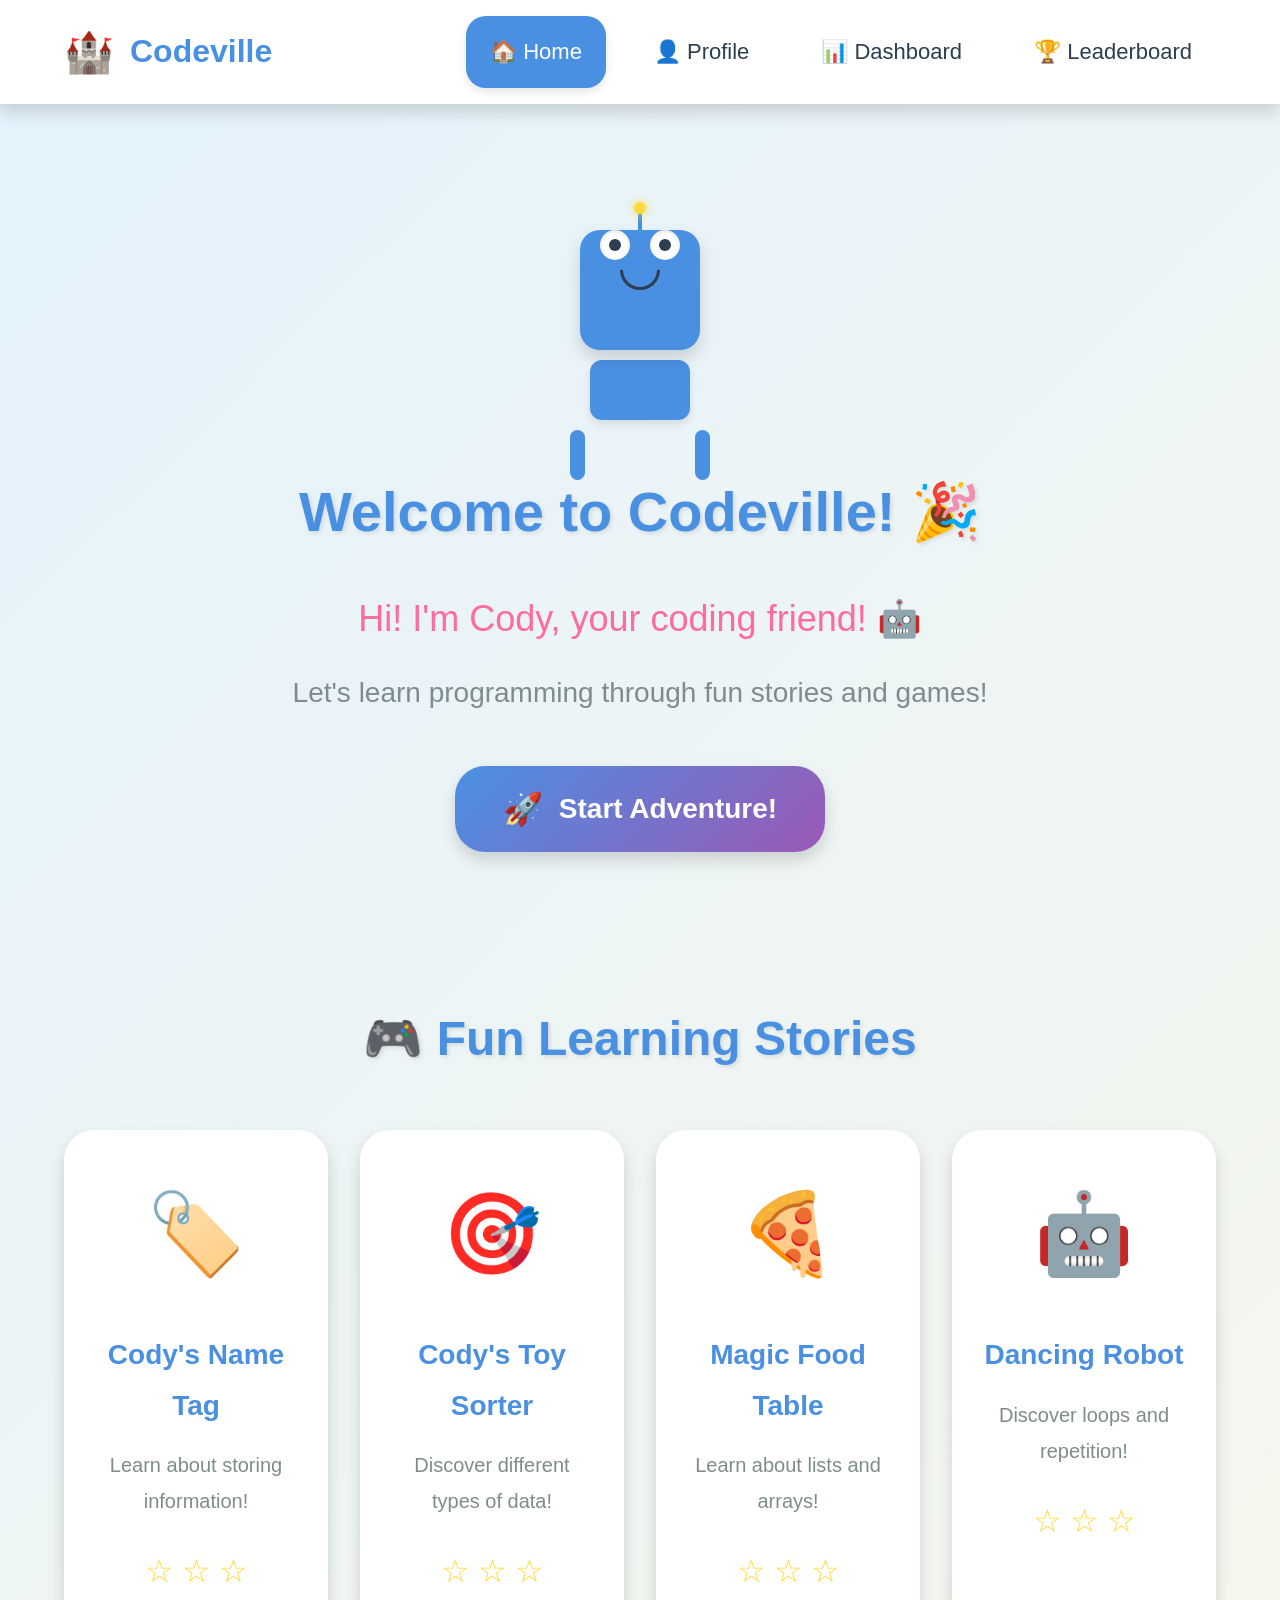
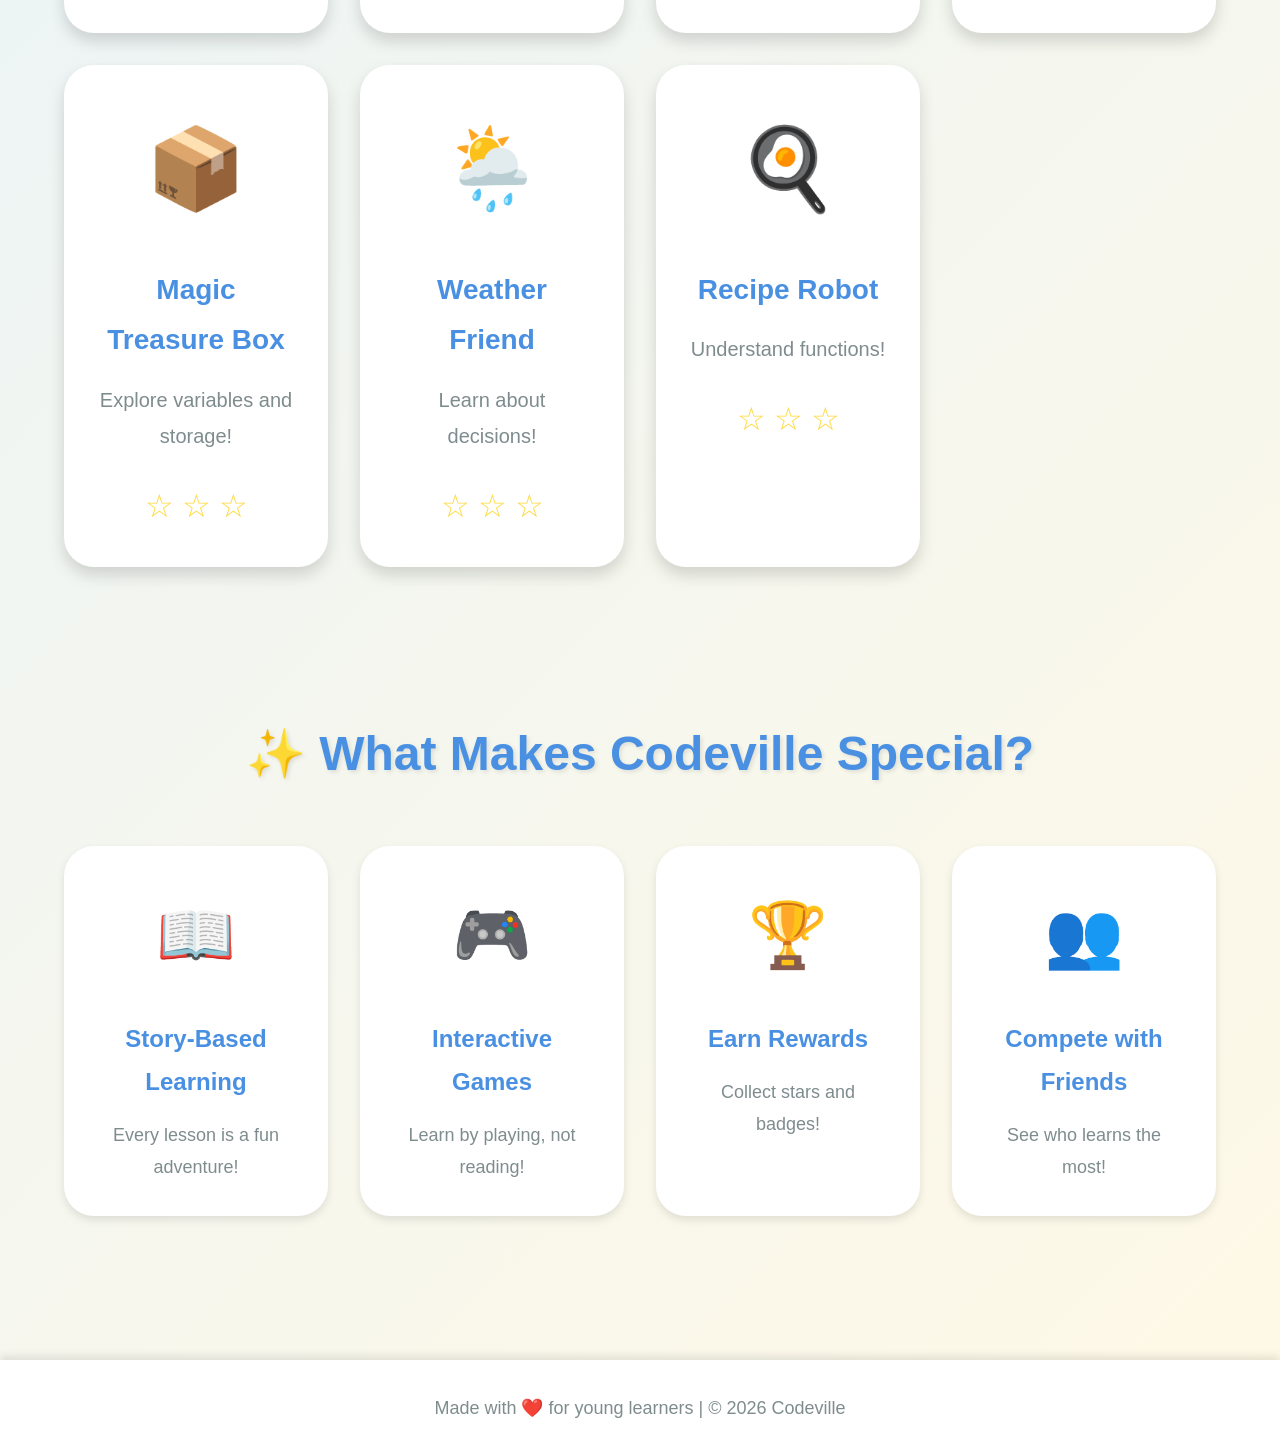
==== commit d5fee461: "Complete Codeville v1.0 - All 7 stories, profile system, leaderboard, and documentation" ====
--- a/index.html
+++ b/index.html
@@ -78,6 +78,28 @@
         <section class="stories-preview">
             <h2 class="section-title">🎮 Fun Learning Stories</h2>
             <div class="stories-grid">
+                <div class="story-card" data-story="0">
+                    <div class="story-icon">🏷️</div>
+                    <h3 class="story-title">Cody's Name Tag</h3>
+                    <p class="story-description">Learn about storing information!</p>
+                    <div class="story-stars">
+                        <span class="star">☆</span>
+                        <span class="star">☆</span>
+                        <span class="star">☆</span>
+                    </div>
+                </div>
+
+                <div class="story-card" data-story="00">
+                    <div class="story-icon">🎯</div>
+                    <h3 class="story-title">Cody's Toy Sorter</h3>
+                    <p class="story-description">Discover different types of data!</p>
+                    <div class="story-stars">
+                        <span class="star">☆</span>
+                        <span class="star">☆</span>
+                        <span class="star">☆</span>
+                    </div>
+                </div>
+
                 <div class="story-card" data-story="1">
                     <div class="story-icon">🍕</div>
                     <h3 class="story-title">Magic Food Table</h3>
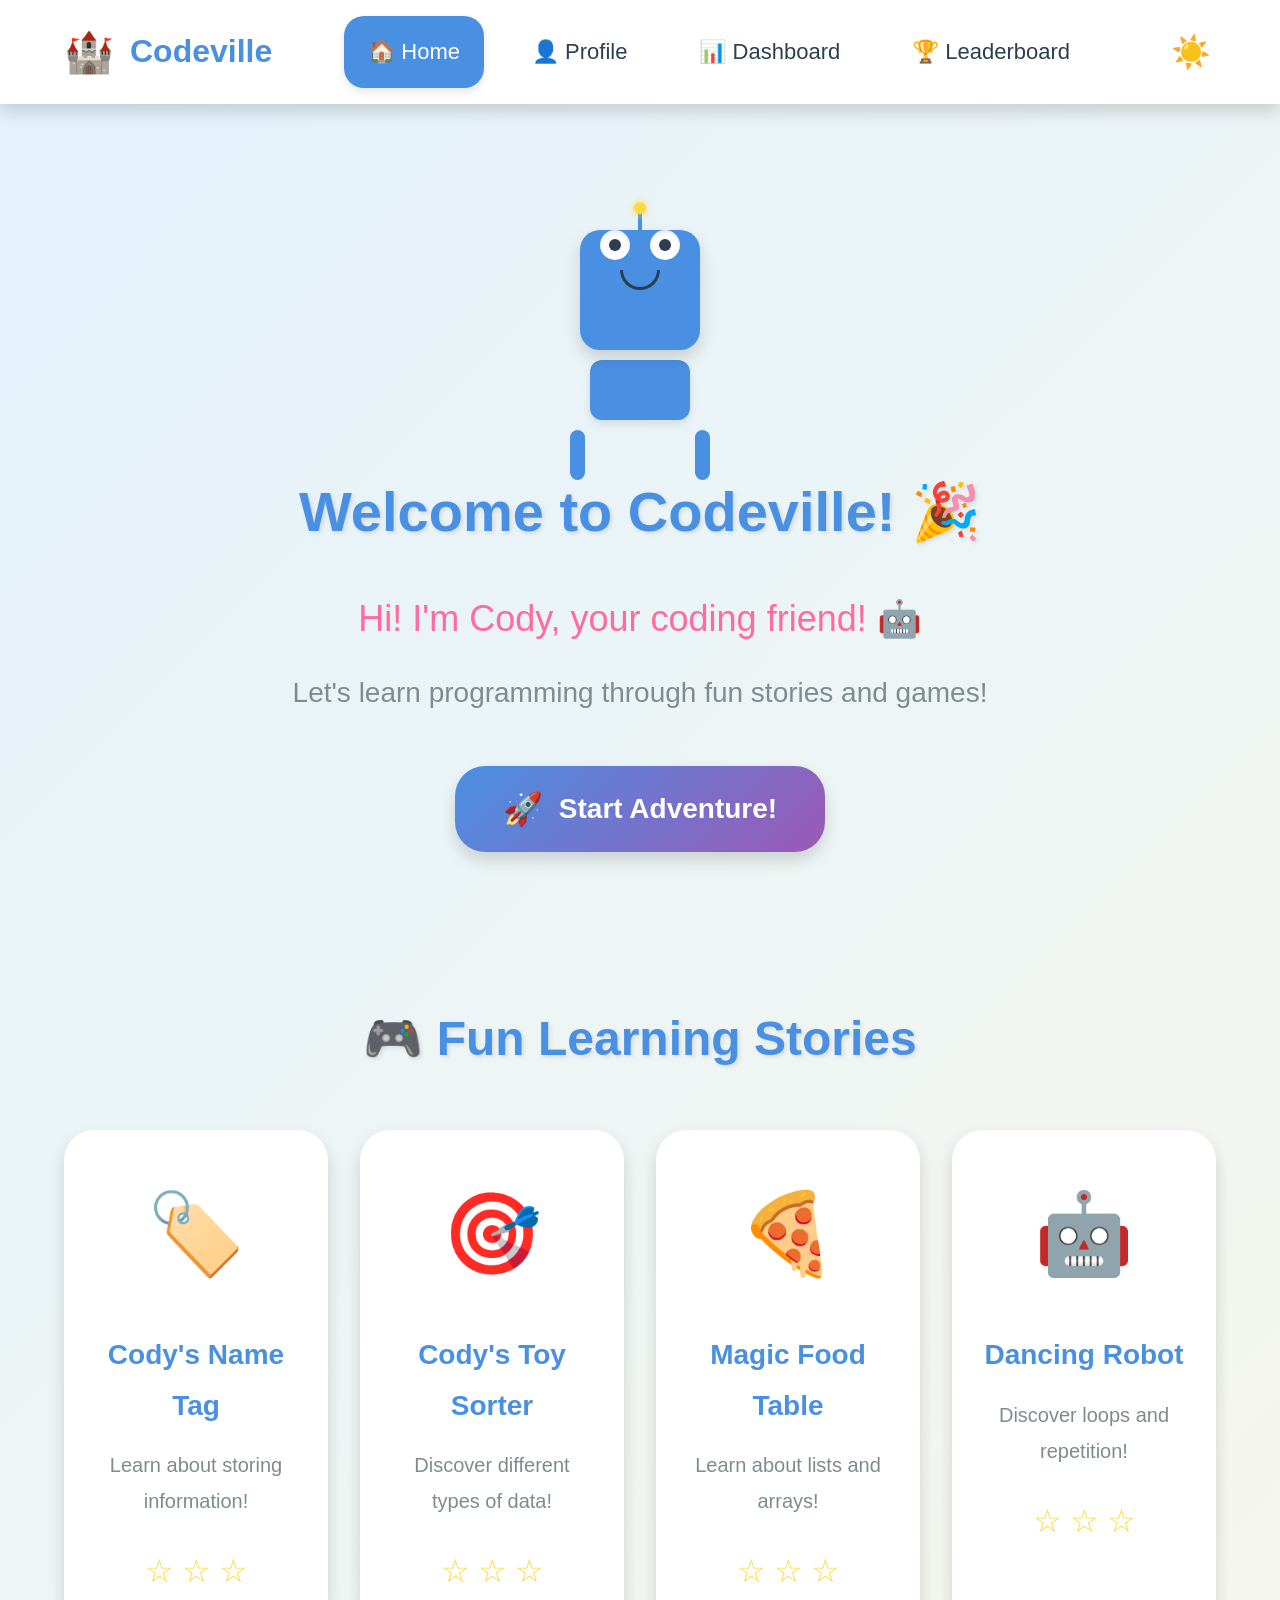
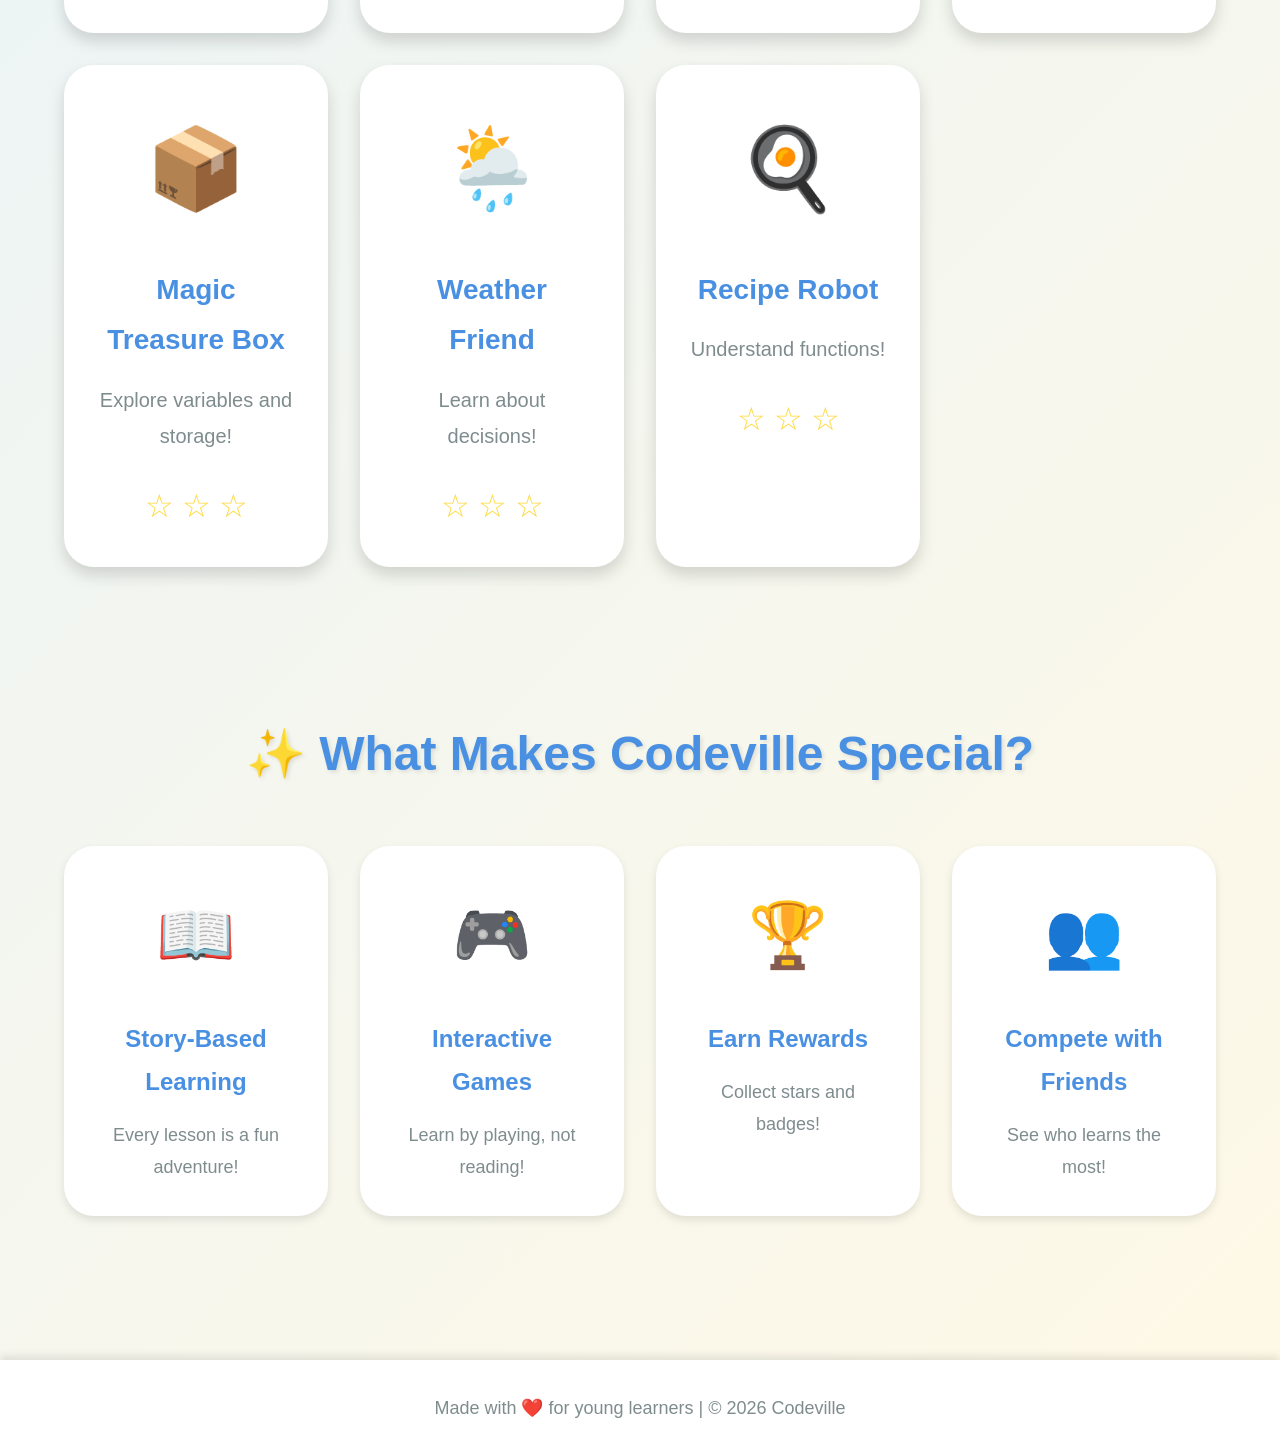
==== commit b46ba938: "Add dark mode feature with theme toggle and persistence - Created css/dark-mode.css with comprehensi" ====
--- a/index.html
+++ b/index.html
@@ -7,6 +7,7 @@
     <link rel="stylesheet" href="css/main.css">
     <link rel="stylesheet" href="css/animations.css">
     <link rel="stylesheet" href="css/kid-friendly.css">
+    <link rel="stylesheet" href="css/dark-mode.css">
 </head>
 <body>
     <!-- Navigation Bar -->
@@ -22,6 +23,10 @@
                 <li><a href="dashboard.html" class="nav-link">📊 Dashboard</a></li>
                 <li><a href="leaderboard.html" class="nav-link">🏆 Leaderboard</a></li>
             </ul>
+            <button class="theme-toggle" id="themeToggle" aria-label="Toggle dark mode">
+                <span class="sun-icon">☀️</span>
+                <span class="moon-icon">🌙</span>
+            </button>
             <button class="mobile-menu-toggle" id="mobileMenuToggle">
                 <span></span>
                 <span></span>
--- a/css/dark-mode.css
+++ b/css/dark-mode.css
@@ -0,0 +1,357 @@
+/* ===================================
+   CODEVILLE - DARK MODE STYLES
+   Kid-Friendly Dark Theme
+   =================================== */
+
+/* ===== DARK MODE VARIABLES ===== */
+[data-theme="dark"] {
+    /* Dark Backgrounds */
+    --sky-blue: #1a2332;
+    --sunshine: #2a2f3a;
+    --grass-green: #1e2d1e;
+    --white: #2d3748;
+    
+    /* Dark Text Colors */
+    --text-dark: #e2e8f0;
+    --text-light: #cbd5e0;
+    
+    /* Keep bright colors for fun elements */
+    --cody-blue: #5ba3ff;
+    --happy-yellow: #ffd93d;
+    --fun-pink: #ff6b9d;
+    --success-green: #2ecc71;
+    --playful-purple: #a78bfa;
+    --bright-orange: #ffa500;
+    
+    /* Dark Shadows */
+    --shadow-small: 0 4px 8px rgba(0,0,0,0.3);
+    --shadow-medium: 0 8px 16px rgba(0,0,0,0.4);
+    --shadow-large: 0 12px 24px rgba(0,0,0,0.5);
+}
+
+/* ===== DARK MODE BODY ===== */
+[data-theme="dark"] body {
+    background: linear-gradient(135deg, #1a1f2e 0%, #2a2f3a 100%);
+    color: var(--text-dark);
+}
+
+/* ===== DARK MODE NAVIGATION ===== */
+[data-theme="dark"] .main-nav {
+    background: var(--white);
+    border-bottom: 2px solid #4a5568;
+}
+
+[data-theme="dark"] .nav-link {
+    color: var(--text-dark);
+}
+
+[data-theme="dark"] .nav-link:hover {
+    background: var(--sky-blue);
+}
+
+[data-theme="dark"] .nav-link.active {
+    background: var(--cody-blue);
+    color: #1a202c;
+}
+
+/* ===== DARK MODE CARDS ===== */
+[data-theme="dark"] .story-card,
+[data-theme="dark"] .feature-card,
+[data-theme="dark"] .kid-card {
+    background: var(--white);
+    border: 2px solid #4a5568;
+}
+
+[data-theme="dark"] .story-card:hover,
+[data-theme="dark"] .feature-card:hover,
+[data-theme="dark"] .kid-card:hover {
+    border-color: var(--cody-blue);
+}
+
+/* ===== DARK MODE CODY CHARACTER ===== */
+[data-theme="dark"] .cody-head,
+[data-theme="dark"] .cody-torso,
+[data-theme="dark"] .arm {
+    background: var(--cody-blue);
+    box-shadow: 0 0 20px rgba(91, 163, 255, 0.3);
+}
+
+[data-theme="dark"] .cody-antenna {
+    background: var(--cody-blue);
+}
+
+/* ===== DARK MODE BUTTONS ===== */
+[data-theme="dark"] .big-button {
+    box-shadow: 0 8px 16px rgba(0,0,0,0.4);
+}
+
+[data-theme="dark"] .big-button:hover {
+    box-shadow: 0 12px 24px rgba(0,0,0,0.5);
+}
+
+/* ===== DARK MODE MODAL ===== */
+[data-theme="dark"] .modal {
+    background: rgba(0,0,0,0.85);
+}
+
+[data-theme="dark"] .modal-content {
+    background: var(--white);
+    border: 2px solid #4a5568;
+}
+
+/* ===== DARK MODE FORMS ===== */
+[data-theme="dark"] .form-input {
+    background: #1a202c;
+    border-color: #4a5568;
+    color: var(--text-dark);
+}
+
+[data-theme="dark"] .form-input:focus {
+    border-color: var(--cody-blue);
+    background: #2d3748;
+}
+
+[data-theme="dark"] .avatar-option,
+[data-theme="dark"] .color-option {
+    background: #1a202c;
+    border-color: #4a5568;
+}
+
+[data-theme="dark"] .avatar-option:hover,
+[data-theme="dark"] .color-option:hover {
+    border-color: var(--cody-blue);
+}
+
+[data-theme="dark"] .avatar-option.selected {
+    background: var(--sky-blue);
+    border-color: var(--cody-blue);
+}
+
+/* ===== DARK MODE FOOTER ===== */
+[data-theme="dark"] .main-footer {
+    background: var(--white);
+    border-top: 2px solid #4a5568;
+}
+
+/* ===== DARK MODE MESSAGES ===== */
+[data-theme="dark"] .message-success {
+    background: linear-gradient(135deg, #1e4620, #2d5a2f);
+    border-color: var(--success-green);
+    color: #a7f3d0;
+}
+
+[data-theme="dark"] .message-error {
+    background: linear-gradient(135deg, #4a1c1c, #5a2d2d);
+    border-color: #ff6b6b;
+    color: #fca5a5;
+}
+
+[data-theme="dark"] .message-info {
+    background: linear-gradient(135deg, #1e3a5f, #2d4a6f);
+    border-color: var(--cody-blue);
+    color: #bfdbfe;
+}
+
+[data-theme="dark"] .message-warning {
+    background: linear-gradient(135deg, #4a3c1c, #5a4d2d);
+    border-color: var(--bright-orange);
+    color: #fde68a;
+}
+
+/* ===== DARK MODE PROGRESS BARS ===== */
+[data-theme="dark"] .progress-bar-container {
+    background: #1a202c;
+    box-shadow: inset 0 2px 4px rgba(0,0,0,0.3);
+}
+
+/* ===== DARK MODE BADGES ===== */
+[data-theme="dark"] .badge {
+    box-shadow: 0 4px 8px rgba(0,0,0,0.3);
+}
+
+/* ===== DARK MODE SPEECH BUBBLES ===== */
+[data-theme="dark"] .speech-bubble {
+    background: var(--white);
+    border: 2px solid #4a5568;
+}
+
+[data-theme="dark"] .speech-bubble::after {
+    border-top-color: var(--white);
+}
+
+/* ===== DARK MODE TOOLTIPS ===== */
+[data-theme="dark"] .tooltip-text {
+    background: #1a202c;
+    border: 2px solid var(--cody-blue);
+}
+
+/* ===== DARK MODE TOGGLE BUTTON ===== */
+.theme-toggle {
+    background: none;
+    border: none;
+    cursor: pointer;
+    font-size: 32px;
+    padding: 8px;
+    border-radius: 50%;
+    transition: all 0.3s ease;
+    display: flex;
+    align-items: center;
+    justify-content: center;
+    width: 50px;
+    height: 50px;
+}
+
+.theme-toggle:hover {
+    background: var(--sky-blue);
+    transform: rotate(20deg) scale(1.1);
+}
+
+.theme-toggle:active {
+    transform: rotate(20deg) scale(0.95);
+}
+
+/* Hide sun in dark mode, moon in light mode */
+[data-theme="dark"] .theme-toggle .sun-icon {
+    display: none;
+}
+
+[data-theme="light"] .theme-toggle .moon-icon,
+:root:not([data-theme]) .theme-toggle .moon-icon {
+    display: none;
+}
+
+/* ===== SMOOTH TRANSITIONS ===== */
+body,
+.main-nav,
+.story-card,
+.feature-card,
+.kid-card,
+.modal-content,
+.form-input,
+.avatar-option,
+.color-option,
+.main-footer,
+.message-box,
+.speech-bubble,
+.cody-head,
+.cody-torso,
+.arm {
+    transition: background-color 0.3s ease, 
+                color 0.3s ease, 
+                border-color 0.3s ease,
+                box-shadow 0.3s ease;
+}
+
+/* ===== DARK MODE DASHBOARD ===== */
+[data-theme="dark"] .dashboard-header {
+    background: var(--white);
+    border-bottom: 2px solid #4a5568;
+}
+
+[data-theme="dark"] .stat-card {
+    background: var(--white);
+    border: 2px solid #4a5568;
+}
+
+[data-theme="dark"] .stat-card:hover {
+    border-color: var(--cody-blue);
+}
+
+/* ===== DARK MODE PROFILE ===== */
+[data-theme="dark"] .profile-card {
+    background: var(--white);
+    border: 2px solid #4a5568;
+}
+
+[data-theme="dark"] .profile-avatar {
+    background: #1a202c;
+    border: 3px solid var(--cody-blue);
+}
+
+/* ===== DARK MODE LEADERBOARD ===== */
+[data-theme="dark"] .leaderboard-item {
+    background: var(--white);
+    border: 2px solid #4a5568;
+}
+
+[data-theme="dark"] .leaderboard-item:hover {
+    border-color: var(--cody-blue);
+}
+
+[data-theme="dark"] .leaderboard-rank {
+    background: var(--cody-blue);
+    color: #1a202c;
+}
+
+/* ===== DARK MODE MCQ ===== */
+[data-theme="dark"] .mcq-container {
+    background: var(--white);
+}
+
+[data-theme="dark"] .mcq-question {
+    background: var(--sky-blue);
+    border: 2px solid #4a5568;
+}
+
+[data-theme="dark"] .mcq-option {
+    background: #1a202c;
+    border: 2px solid #4a5568;
+    color: var(--text-dark);
+}
+
+[data-theme="dark"] .mcq-option:hover {
+    background: var(--sky-blue);
+    border-color: var(--cody-blue);
+}
+
+[data-theme="dark"] .mcq-option.correct {
+    background: #1e4620;
+    border-color: var(--success-green);
+}
+
+[data-theme="dark"] .mcq-option.incorrect {
+    background: #4a1c1c;
+    border-color: #ff6b6b;
+}
+
+/* ===== DARK MODE CODE BLOCKS ===== */
+[data-theme="dark"] .code-block {
+    background: #1a202c;
+    border: 2px solid #4a5568;
+    color: #a0aec0;
+}
+
+[data-theme="dark"] .code-keyword {
+    color: #a78bfa;
+}
+
+[data-theme="dark"] .code-string {
+    color: #2ecc71;
+}
+
+[data-theme="dark"] .code-number {
+    color: #ffd93d;
+}
+
+[data-theme="dark"] .code-comment {
+    color: #718096;
+}
+
+/* ===== ACCESSIBILITY ===== */
+@media (prefers-color-scheme: dark) {
+    :root:not([data-theme]) {
+        /* Apply dark mode variables if user prefers dark mode */
+        --sky-blue: #1a2332;
+        --sunshine: #2a2f3a;
+        --grass-green: #1e2d1e;
+        --white: #2d3748;
+        --text-dark: #e2e8f0;
+        --text-light: #cbd5e0;
+        --cody-blue: #5ba3ff;
+        --shadow-small: 0 4px 8px rgba(0,0,0,0.3);
+        --shadow-medium: 0 8px 16px rgba(0,0,0,0.4);
+        --shadow-large: 0 12px 24px rgba(0,0,0,0.5);
+    }
+}
+
+/* Made with Bob */
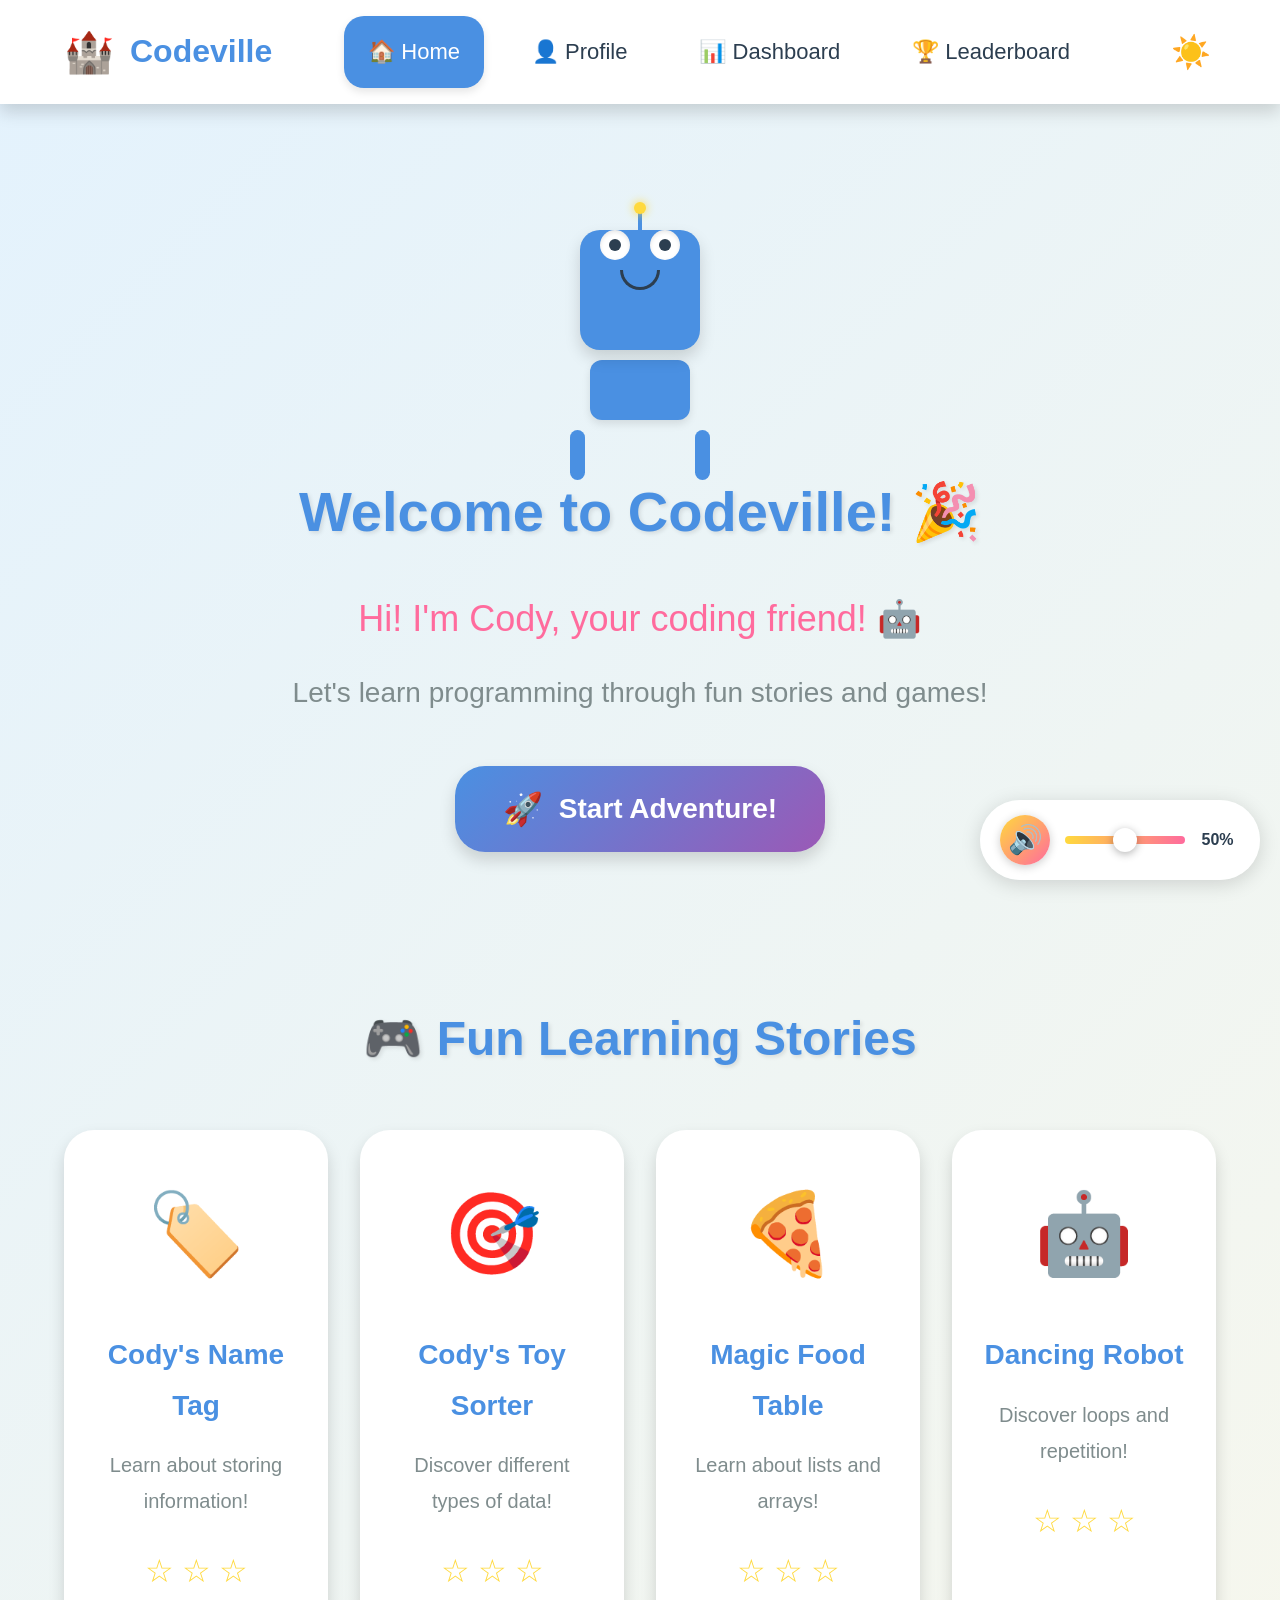
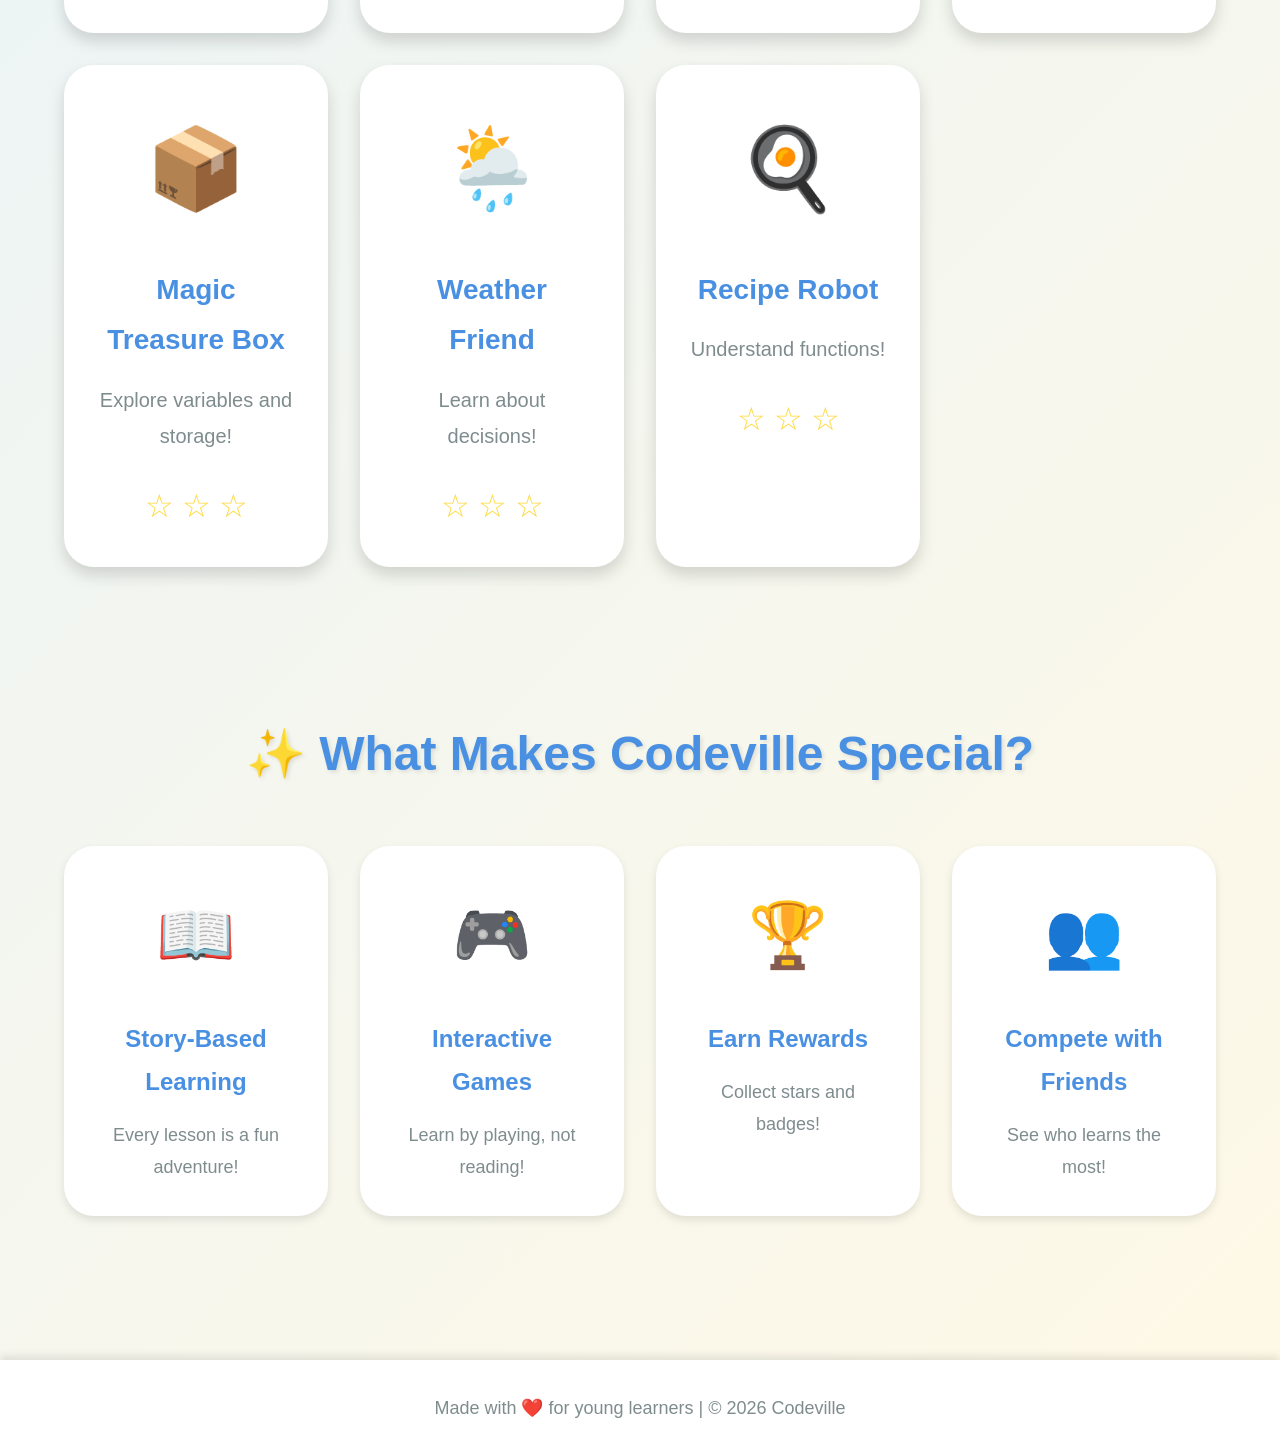
==== commit c0266e88: "Add new features: floating animations, celebration characters, sound system, and update core pages" ====
--- a/index.html
+++ b/index.html
@@ -8,6 +8,9 @@
     <link rel="stylesheet" href="css/animations.css">
     <link rel="stylesheet" href="css/kid-friendly.css">
     <link rel="stylesheet" href="css/dark-mode.css">
+    <link rel="stylesheet" href="css/floating-elements.css">
+    <link rel="stylesheet" href="css/celebration-characters.css">
+    <link rel="stylesheet" href="css/sound-controls.css">
 </head>
 <body>
     <!-- Navigation Bar -->
@@ -246,6 +249,9 @@
     </div>
 
     <!-- Scripts -->
+    <script src="js/sound-manager.js"></script>
+    <script src="js/floating-animations.js"></script>
+    <script src="js/celebration-characters.js"></script>
     <script src="js/main.js"></script>
     <script src="js/profile.js"></script>
 </body>
--- a/css/floating-elements.css
+++ b/css/floating-elements.css
@@ -0,0 +1,302 @@
+/* ===================================
+   FLOATING ELEMENTS ANIMATIONS
+   Fun floating animations for kids!
+   =================================== */
+
+/* Base floating element styles */
+.floating-element {
+    position: fixed;
+    pointer-events: none;
+    z-index: 9999;
+    user-select: none;
+    will-change: transform, opacity;
+    filter: drop-shadow(0 2px 4px rgba(0, 0, 0, 0.2));
+}
+
+/* Monkey - Swings across screen */
+.floating-monkey {
+    animation: monkeySwing 5s ease-in-out forwards;
+}
+
+@keyframes monkeySwing {
+    0% {
+        transform: translateX(-100px) translateY(0) rotate(-10deg);
+        opacity: 0;
+    }
+    10% {
+        opacity: 1;
+    }
+    25% {
+        transform: translateX(25vw) translateY(-50px) rotate(5deg);
+    }
+    50% {
+        transform: translateX(50vw) translateY(-20px) rotate(-5deg);
+    }
+    75% {
+        transform: translateX(75vw) translateY(-60px) rotate(10deg);
+    }
+    90% {
+        opacity: 1;
+    }
+    100% {
+        transform: translateX(calc(100vw + 100px)) translateY(-30px) rotate(-10deg);
+        opacity: 0;
+    }
+}
+
+/* Bird - Flies diagonally */
+.floating-bird {
+    animation: birdFly 6s linear forwards;
+}
+
+@keyframes birdFly {
+    0% {
+        transform: translate(-100px, 100vh) rotate(-15deg) scale(1);
+        opacity: 0;
+    }
+    10% {
+        opacity: 1;
+    }
+    50% {
+        transform: translate(50vw, 50vh) rotate(0deg) scale(1.1);
+    }
+    90% {
+        opacity: 1;
+    }
+    100% {
+        transform: translate(calc(100vw + 100px), -100px) rotate(15deg) scale(0.9);
+        opacity: 0;
+    }
+}
+
+/* Money - Floats upward with wobble */
+.floating-money {
+    animation: moneyFloat 4s ease-out forwards;
+}
+
+@keyframes moneyFloat {
+    0% {
+        transform: translateY(0) rotate(0deg) scale(1);
+        opacity: 0;
+    }
+    10% {
+        opacity: 1;
+    }
+    25% {
+        transform: translateY(-25vh) rotate(90deg) scale(1.1);
+    }
+    50% {
+        transform: translateY(-50vh) rotate(180deg) scale(1);
+    }
+    75% {
+        transform: translateY(-75vh) rotate(270deg) scale(1.1);
+    }
+    90% {
+        opacity: 1;
+    }
+    100% {
+        transform: translateY(-100vh) rotate(360deg) scale(0.8);
+        opacity: 0;
+    }
+}
+
+/* Star - Twinkles and floats */
+.floating-star {
+    animation: starTwinkle 3.5s ease-in-out forwards;
+}
+
+@keyframes starTwinkle {
+    0% {
+        transform: translateY(0) scale(0) rotate(0deg);
+        opacity: 0;
+    }
+    10% {
+        opacity: 1;
+        transform: translateY(-10vh) scale(1) rotate(45deg);
+    }
+    25% {
+        transform: translateY(-25vh) scale(1.3) rotate(90deg);
+    }
+    50% {
+        transform: translateY(-50vh) scale(1) rotate(180deg);
+    }
+    75% {
+        transform: translateY(-75vh) scale(1.3) rotate(270deg);
+    }
+    90% {
+        opacity: 1;
+    }
+    100% {
+        transform: translateY(-100vh) scale(0) rotate(360deg);
+        opacity: 0;
+    }
+}
+
+/* Balloon - Rises slowly */
+.floating-balloon {
+    animation: balloonRise 5.5s ease-out forwards;
+}
+
+@keyframes balloonRise {
+    0% {
+        transform: translateY(0) translateX(0) rotate(0deg);
+        opacity: 0;
+    }
+    10% {
+        opacity: 1;
+    }
+    25% {
+        transform: translateY(-25vh) translateX(20px) rotate(-5deg);
+    }
+    50% {
+        transform: translateY(-50vh) translateX(-10px) rotate(5deg);
+    }
+    75% {
+        transform: translateY(-75vh) translateX(15px) rotate(-3deg);
+    }
+    90% {
+        opacity: 1;
+    }
+    100% {
+        transform: translateY(-110vh) translateX(0) rotate(0deg);
+        opacity: 0;
+    }
+}
+
+/* Butterfly - Flutters randomly */
+.floating-butterfly {
+    animation: butterflyFlutter 4.5s ease-in-out forwards;
+}
+
+@keyframes butterflyFlutter {
+    0% {
+        transform: translate(0, 0) rotate(0deg);
+        opacity: 0;
+    }
+    5% {
+        opacity: 1;
+    }
+    15% {
+        transform: translate(50px, -30px) rotate(15deg);
+    }
+    30% {
+        transform: translate(-30px, -80px) rotate(-10deg);
+    }
+    45% {
+        transform: translate(70px, -130px) rotate(20deg);
+    }
+    60% {
+        transform: translate(-20px, -180px) rotate(-15deg);
+    }
+    75% {
+        transform: translate(40px, -230px) rotate(10deg);
+    }
+    90% {
+        transform: translate(0, -280px) rotate(0deg);
+        opacity: 1;
+    }
+    100% {
+        transform: translate(0, -350px) rotate(0deg);
+        opacity: 0;
+    }
+}
+
+/* Sparkle - Quick twinkle */
+.floating-sparkle {
+    animation: sparkleShine 2.5s ease-in-out forwards;
+}
+
+@keyframes sparkleShine {
+    0% {
+        transform: scale(0) rotate(0deg);
+        opacity: 0;
+    }
+    10% {
+        transform: scale(1.5) rotate(45deg);
+        opacity: 1;
+    }
+    30% {
+        transform: scale(1) rotate(90deg);
+        opacity: 0.8;
+    }
+    50% {
+        transform: scale(1.3) rotate(180deg);
+        opacity: 1;
+    }
+    70% {
+        transform: scale(0.8) rotate(270deg);
+        opacity: 0.6;
+    }
+    90% {
+        transform: scale(1.2) rotate(315deg);
+        opacity: 0.3;
+    }
+    100% {
+        transform: scale(0) rotate(360deg);
+        opacity: 0;
+    }
+}
+
+/* Glow Star - Glows and floats */
+.floating-glowstar {
+    animation: glowStarFloat 3s ease-out forwards;
+    filter: drop-shadow(0 0 10px rgba(255, 217, 61, 0.8));
+}
+
+@keyframes glowStarFloat {
+    0% {
+        transform: translateY(0) scale(0.5);
+        opacity: 0;
+        filter: drop-shadow(0 0 5px rgba(255, 217, 61, 0.5));
+    }
+    20% {
+        opacity: 1;
+        filter: drop-shadow(0 0 15px rgba(255, 217, 61, 1));
+    }
+    50% {
+        transform: translateY(-50vh) scale(1.2);
+        filter: drop-shadow(0 0 20px rgba(255, 217, 61, 1));
+    }
+    80% {
+        opacity: 1;
+        filter: drop-shadow(0 0 15px rgba(255, 217, 61, 0.8));
+    }
+    100% {
+        transform: translateY(-100vh) scale(0.5);
+        opacity: 0;
+        filter: drop-shadow(0 0 5px rgba(255, 217, 61, 0.3));
+    }
+}
+
+/* Mobile optimizations */
+@media (max-width: 768px) {
+    .floating-element {
+        font-size: 32px !important;
+    }
+    
+    /* Reduce animation complexity on mobile */
+    .floating-monkey,
+    .floating-bird,
+    .floating-butterfly {
+        animation-duration: 3s !important;
+    }
+}
+
+/* Reduced motion support */
+@media (prefers-reduced-motion: reduce) {
+    .floating-element {
+        animation: none !important;
+        display: none !important;
+    }
+}
+
+/* Dark mode adjustments */
+[data-theme="dark"] .floating-element {
+    filter: drop-shadow(0 2px 8px rgba(255, 255, 255, 0.3));
+}
+
+[data-theme="dark"] .floating-glowstar {
+    filter: drop-shadow(0 0 15px rgba(255, 217, 61, 1));
+}
+
+/* Made with Bob */
--- a/css/celebration-characters.css
+++ b/css/celebration-characters.css
@@ -0,0 +1,279 @@
+/* ===================================
+   CELEBRATION CHARACTERS STYLES
+   Monkey & Girl celebration animations
+   =================================== */
+
+/* Base celebration character styles */
+.celebration-character {
+    position: fixed;
+    bottom: -300px;
+    left: 50%;
+    transform: translateX(-50%);
+    z-index: 10000;
+    text-align: center;
+    transition: bottom 0.5s cubic-bezier(0.68, -0.55, 0.265, 1.55);
+    pointer-events: none;
+}
+
+.celebration-character.active {
+    bottom: 100px;
+}
+
+/* Character emoji */
+.character-emoji {
+    font-size: 120px;
+    line-height: 1;
+    margin-bottom: 20px;
+    animation: characterBounce 0.6s ease-in-out infinite;
+    filter: drop-shadow(0 4px 8px rgba(0, 0, 0, 0.3));
+}
+
+@keyframes characterBounce {
+    0%, 100% {
+        transform: translateY(0) scale(1);
+    }
+    50% {
+        transform: translateY(-20px) scale(1.1);
+    }
+}
+
+/* Character message */
+.character-message {
+    background: linear-gradient(135deg, #FFD93D 0%, #FF6B9D 100%);
+    color: white;
+    padding: 15px 30px;
+    border-radius: 50px;
+    font-size: 32px;
+    font-weight: bold;
+    box-shadow: 0 8px 20px rgba(0, 0, 0, 0.3);
+    margin-bottom: 15px;
+    animation: messagePulse 1s ease-in-out infinite;
+    white-space: nowrap;
+}
+
+@keyframes messagePulse {
+    0%, 100% {
+        transform: scale(1);
+        box-shadow: 0 8px 20px rgba(0, 0, 0, 0.3);
+    }
+    50% {
+        transform: scale(1.05);
+        box-shadow: 0 12px 30px rgba(0, 0, 0, 0.4);
+    }
+}
+
+/* Character sparkles */
+.character-sparkles {
+    display: flex;
+    justify-content: center;
+    gap: 20px;
+}
+
+.sparkle {
+    font-size: 36px;
+    animation: sparkleRotate 2s linear infinite;
+    display: inline-block;
+}
+
+.sparkle:nth-child(1) {
+    animation-delay: 0s;
+}
+
+.sparkle:nth-child(2) {
+    animation-delay: 0.3s;
+}
+
+.sparkle:nth-child(3) {
+    animation-delay: 0.6s;
+}
+
+@keyframes sparkleRotate {
+    0% {
+        transform: rotate(0deg) scale(1);
+        opacity: 1;
+    }
+    25% {
+        transform: rotate(90deg) scale(1.3);
+        opacity: 0.8;
+    }
+    50% {
+        transform: rotate(180deg) scale(1);
+        opacity: 1;
+    }
+    75% {
+        transform: rotate(270deg) scale(1.3);
+        opacity: 0.8;
+    }
+    100% {
+        transform: rotate(360deg) scale(1);
+        opacity: 1;
+    }
+}
+
+/* Monkey specific styles */
+.celebration-monkey .character-emoji {
+    animation: monkeyDance 0.5s ease-in-out infinite;
+}
+
+@keyframes monkeyDance {
+    0%, 100% {
+        transform: rotate(-10deg) scale(1);
+    }
+    50% {
+        transform: rotate(10deg) scale(1.1);
+    }
+}
+
+.celebration-monkey .character-message {
+    background: linear-gradient(135deg, #FF6B9D 0%, #9B59B6 100%);
+}
+
+/* Girl specific styles */
+.celebration-girl .character-emoji {
+    animation: girlTwirl 1s ease-in-out infinite;
+}
+
+@keyframes girlTwirl {
+    0%, 100% {
+        transform: rotate(0deg) scale(1);
+    }
+    25% {
+        transform: rotate(-5deg) scale(1.05);
+    }
+    50% {
+        transform: rotate(0deg) scale(1.1);
+    }
+    75% {
+        transform: rotate(5deg) scale(1.05);
+    }
+}
+
+.celebration-girl .character-message {
+    background: linear-gradient(135deg, #FFD93D 0%, #4A90E2 100%);
+}
+
+/* Mobile responsive */
+@media (max-width: 768px) {
+    .celebration-character.active {
+        bottom: 50px;
+    }
+    
+    .character-emoji {
+        font-size: 80px;
+    }
+    
+    .character-message {
+        font-size: 24px;
+        padding: 12px 24px;
+    }
+    
+    .sparkle {
+        font-size: 28px;
+    }
+}
+
+@media (max-width: 480px) {
+    .character-emoji {
+        font-size: 60px;
+    }
+    
+    .character-message {
+        font-size: 20px;
+        padding: 10px 20px;
+    }
+    
+    .sparkle {
+        font-size: 24px;
+        gap: 10px;
+    }
+}
+
+/* Dark mode adjustments */
+[data-theme="dark"] .character-message {
+    box-shadow: 0 8px 20px rgba(255, 255, 255, 0.2);
+}
+
+[data-theme="dark"] .character-emoji {
+    filter: drop-shadow(0 4px 12px rgba(255, 255, 255, 0.4));
+}
+
+/* Reduced motion support */
+@media (prefers-reduced-motion: reduce) {
+    .celebration-character {
+        transition: none;
+    }
+    
+    .character-emoji,
+    .character-message,
+    .sparkle {
+        animation: none !important;
+    }
+    
+    .celebration-character.active {
+        bottom: 100px;
+    }
+}
+
+/* Additional celebration effects */
+.celebration-character::before {
+    content: '';
+    position: absolute;
+    top: 50%;
+    left: 50%;
+    transform: translate(-50%, -50%);
+    width: 300px;
+    height: 300px;
+    background: radial-gradient(circle, rgba(255, 217, 61, 0.3) 0%, transparent 70%);
+    border-radius: 50%;
+    animation: glowPulse 2s ease-in-out infinite;
+    z-index: -1;
+}
+
+@keyframes glowPulse {
+    0%, 100% {
+        transform: translate(-50%, -50%) scale(1);
+        opacity: 0.5;
+    }
+    50% {
+        transform: translate(-50%, -50%) scale(1.2);
+        opacity: 0.8;
+    }
+}
+
+/* Achievement celebration (extra special) */
+.celebration-character.achievement .character-emoji {
+    font-size: 150px;
+    animation: achievementCelebrate 0.8s ease-in-out infinite;
+}
+
+@keyframes achievementCelebrate {
+    0%, 100% {
+        transform: scale(1) rotate(0deg);
+    }
+    25% {
+        transform: scale(1.2) rotate(-10deg);
+    }
+    50% {
+        transform: scale(1.3) rotate(0deg);
+    }
+    75% {
+        transform: scale(1.2) rotate(10deg);
+    }
+}
+
+.celebration-character.achievement .character-message {
+    font-size: 40px;
+    padding: 20px 40px;
+    animation: achievementMessagePulse 0.8s ease-in-out infinite;
+}
+
+@keyframes achievementMessagePulse {
+    0%, 100% {
+        transform: scale(1);
+    }
+    50% {
+        transform: scale(1.1);
+    }
+}
+
+/* Made with Bob */
--- a/css/sound-controls.css
+++ b/css/sound-controls.css
@@ -0,0 +1,261 @@
+/* ===================================
+   SOUND CONTROLS STYLES
+   Volume slider and mute button
+   =================================== */
+
+/* Sound controls container */
+.sound-controls {
+    position: fixed;
+    bottom: 20px;
+    right: 20px;
+    display: flex;
+    align-items: center;
+    gap: 15px;
+    background: rgba(255, 255, 255, 0.95);
+    padding: 15px 20px;
+    border-radius: 50px;
+    box-shadow: 0 4px 20px rgba(0, 0, 0, 0.15);
+    z-index: 9998;
+    backdrop-filter: blur(10px);
+    transition: all 0.3s ease;
+}
+
+.sound-controls:hover {
+    box-shadow: 0 6px 30px rgba(0, 0, 0, 0.2);
+    transform: translateY(-2px);
+}
+
+/* Dark mode */
+[data-theme="dark"] .sound-controls {
+    background: rgba(26, 26, 46, 0.95);
+    box-shadow: 0 4px 20px rgba(255, 255, 255, 0.1);
+}
+
+[data-theme="dark"] .sound-controls:hover {
+    box-shadow: 0 6px 30px rgba(255, 255, 255, 0.15);
+}
+
+/* Mute button */
+.sound-button {
+    width: 50px;
+    height: 50px;
+    border-radius: 50%;
+    border: none;
+    background: linear-gradient(135deg, #FFD93D 0%, #FF6B9D 100%);
+    cursor: pointer;
+    display: flex;
+    align-items: center;
+    justify-content: center;
+    transition: all 0.3s ease;
+    box-shadow: 0 2px 10px rgba(0, 0, 0, 0.2);
+}
+
+.sound-button:hover {
+    transform: scale(1.1) rotate(10deg);
+    box-shadow: 0 4px 15px rgba(0, 0, 0, 0.3);
+}
+
+.sound-button:active {
+    transform: scale(0.95);
+}
+
+.sound-button.muted {
+    background: linear-gradient(135deg, #95a5a6 0%, #7f8c8d 100%);
+}
+
+.sound-icon {
+    font-size: 28px;
+    line-height: 1;
+}
+
+/* Volume slider container */
+.volume-slider-container {
+    display: flex;
+    align-items: center;
+    gap: 10px;
+}
+
+/* Volume slider */
+.volume-slider {
+    -webkit-appearance: none;
+    appearance: none;
+    width: 120px;
+    height: 8px;
+    border-radius: 5px;
+    background: linear-gradient(to right, #FFD93D 0%, #FF6B9D 100%);
+    outline: none;
+    cursor: pointer;
+    transition: all 0.3s ease;
+}
+
+.volume-slider:hover {
+    height: 10px;
+}
+
+/* Slider thumb - WebKit */
+.volume-slider::-webkit-slider-thumb {
+    -webkit-appearance: none;
+    appearance: none;
+    width: 24px;
+    height: 24px;
+    border-radius: 50%;
+    background: white;
+    cursor: pointer;
+    box-shadow: 0 2px 8px rgba(0, 0, 0, 0.3);
+    transition: all 0.3s ease;
+}
+
+.volume-slider::-webkit-slider-thumb:hover {
+    transform: scale(1.2);
+    box-shadow: 0 4px 12px rgba(0, 0, 0, 0.4);
+}
+
+.volume-slider::-webkit-slider-thumb:active {
+    transform: scale(1.1);
+}
+
+/* Slider thumb - Firefox */
+.volume-slider::-moz-range-thumb {
+    width: 24px;
+    height: 24px;
+    border-radius: 50%;
+    background: white;
+    cursor: pointer;
+    border: none;
+    box-shadow: 0 2px 8px rgba(0, 0, 0, 0.3);
+    transition: all 0.3s ease;
+}
+
+.volume-slider::-moz-range-thumb:hover {
+    transform: scale(1.2);
+    box-shadow: 0 4px 12px rgba(0, 0, 0, 0.4);
+}
+
+.volume-slider::-moz-range-thumb:active {
+    transform: scale(1.1);
+}
+
+/* Volume label */
+.volume-label {
+    font-size: 16px;
+    font-weight: bold;
+    color: #2C3E50;
+    min-width: 45px;
+    text-align: center;
+}
+
+[data-theme="dark"] .volume-label {
+    color: #EAEAEA;
+}
+
+/* Mobile responsive */
+@media (max-width: 768px) {
+    .sound-controls {
+        bottom: 80px;
+        right: 10px;
+        padding: 12px 16px;
+        gap: 10px;
+    }
+    
+    .sound-button {
+        width: 45px;
+        height: 45px;
+    }
+    
+    .sound-icon {
+        font-size: 24px;
+    }
+    
+    .volume-slider {
+        width: 80px;
+    }
+    
+    .volume-label {
+        font-size: 14px;
+        min-width: 40px;
+    }
+}
+
+@media (max-width: 480px) {
+    .sound-controls {
+        flex-direction: column;
+        padding: 10px;
+        border-radius: 20px;
+        gap: 8px;
+    }
+    
+    .volume-slider-container {
+        flex-direction: column;
+        gap: 5px;
+    }
+    
+    .volume-slider {
+        width: 60px;
+    }
+}
+
+/* Animation for sound controls appearance */
+@keyframes slideInFromRight {
+    from {
+        transform: translateX(200px);
+        opacity: 0;
+    }
+    to {
+        transform: translateX(0);
+        opacity: 1;
+    }
+}
+
+.sound-controls {
+    animation: slideInFromRight 0.5s ease-out;
+}
+
+/* Pulse animation when volume changes */
+@keyframes volumePulse {
+    0%, 100% {
+        transform: scale(1);
+    }
+    50% {
+        transform: scale(1.1);
+    }
+}
+
+.sound-button.volume-changed {
+    animation: volumePulse 0.3s ease-in-out;
+}
+
+/* Tooltip for sound button */
+.sound-button::after {
+    content: attr(title);
+    position: absolute;
+    bottom: 100%;
+    left: 50%;
+    transform: translateX(-50%) translateY(-10px);
+    background: rgba(0, 0, 0, 0.8);
+    color: white;
+    padding: 8px 12px;
+    border-radius: 8px;
+    font-size: 14px;
+    white-space: nowrap;
+    opacity: 0;
+    pointer-events: none;
+    transition: all 0.3s ease;
+}
+
+.sound-button:hover::after {
+    opacity: 1;
+    transform: translateX(-50%) translateY(-5px);
+}
+
+/* Reduced motion support */
+@media (prefers-reduced-motion: reduce) {
+    .sound-controls,
+    .sound-button,
+    .volume-slider::-webkit-slider-thumb,
+    .volume-slider::-moz-range-thumb {
+        animation: none !important;
+        transition: none !important;
+    }
+}
+
+/* Made with Bob */
